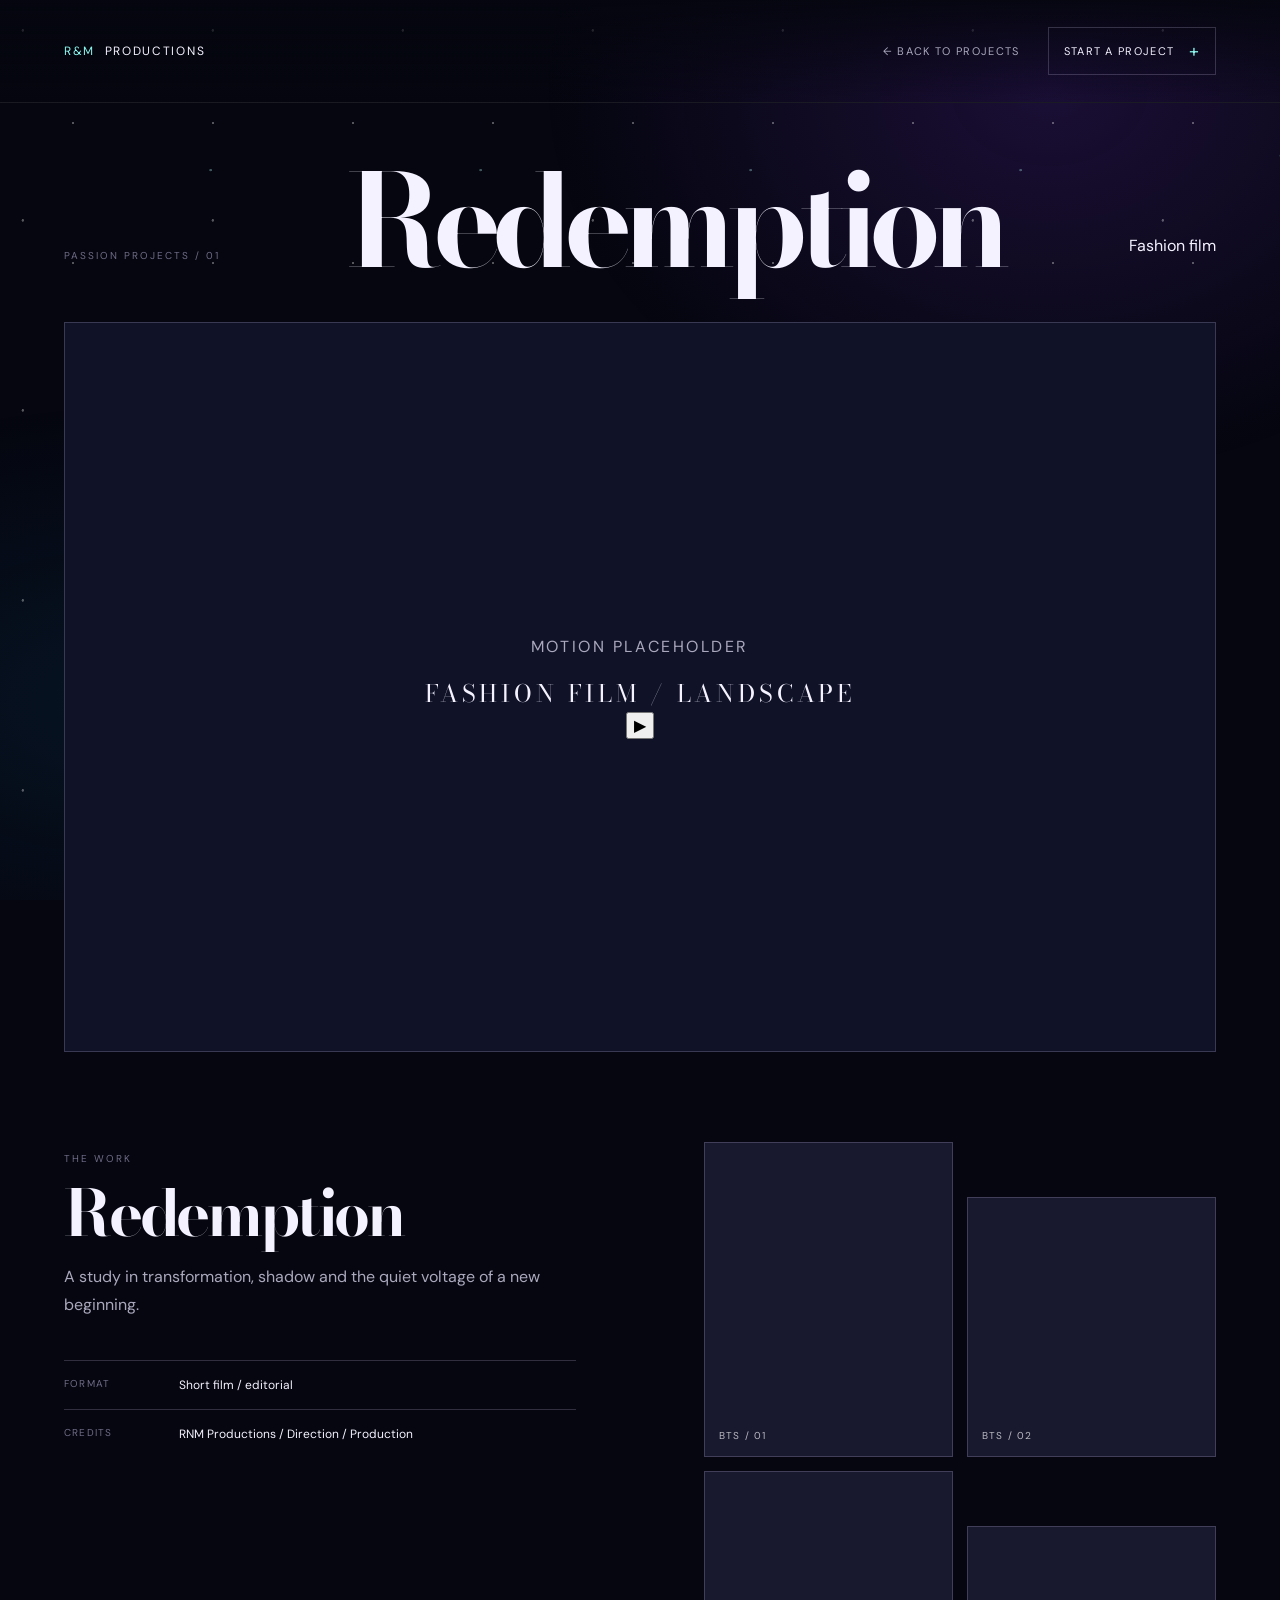
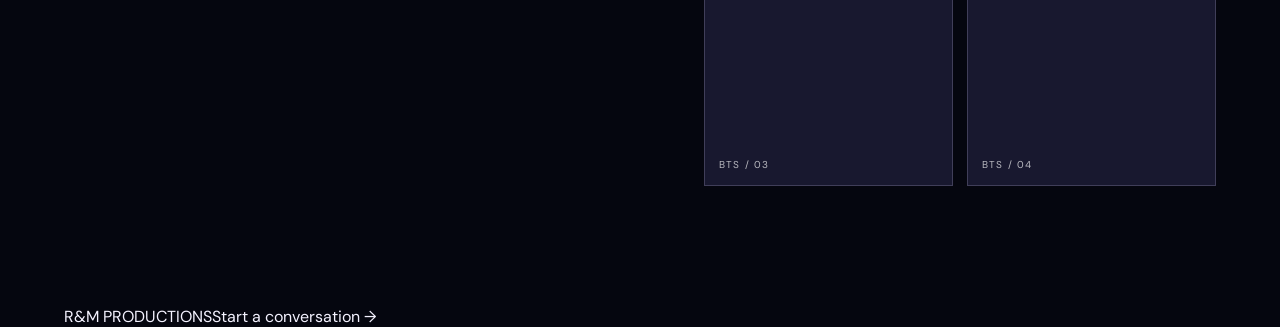
==== project.html @ f27c5e97 "Publish portfolio site" ====
<!doctype html>
<html lang="en">
  <head>
    <meta charset="utf-8" /><meta name="viewport" content="width=device-width, initial-scale=1" /><meta name="description" content="RNM Productions project detail." /><title>Project | RNM Productions</title>
    <link rel="preconnect" href="https://fonts.googleapis.com" /><link rel="preconnect" href="https://fonts.gstatic.com" crossorigin /><link href="https://fonts.googleapis.com/css2?family=Bodoni+Moda:opsz,wght@6..96,500;6..96,700;6..96,900&family=DM+Sans:wght@400;500;600&display=swap" rel="stylesheet" /><link rel="stylesheet" href="styles.css" />
  </head>
  <body class="project-page"><div class="starfield" aria-hidden="true"></div><header class="site-header"><a class="wordmark" href="index.html#intro"><span>R&amp;M</span> productions</a><a class="back-link" href="index.html#projects">&larr; Back to projects</a><a class="header-cta" href="index.html#contact">Start a project <span>+</span></a></header>
    <main class="project-detail section-shell" data-project-detail><div class="project-detail-head"><p class="eyebrow" data-project-category>Project / 00</p><h1 data-project-title>Project</h1><p data-project-type>Visual story</p></div><div class="project-video" data-project-poster><div class="video-placeholder"><span>Motion placeholder</span><strong data-project-video-label>VIDEO / LANDSCAPE</strong><button type="button" aria-label="Play video">&#9654;</button></div></div><div class="project-split"><div class="project-info"><p class="eyebrow">The work</p><h2 data-project-subtitle>Project title</h2><p data-project-description></p><dl><div><dt>Format</dt><dd data-project-format>Film / photography</dd></div><div><dt>Credits</dt><dd data-project-credits>RNM Productions / Direction / Production</dd></div></dl></div><div class="bts-gallery" aria-label="Behind the scenes gallery"><div class="bts-image bts-one">BTS / 01</div><div class="bts-image bts-two">BTS / 02</div><div class="bts-image bts-three">BTS / 03</div><div class="bts-image bts-four">BTS / 04</div></div></div></main>
    <footer class="detail-footer section-shell"><span>R&amp;M PRODUCTIONS</span><a href="index.html#contact">Start a conversation &rarr;</a></footer><script src="script.js"></script>
  </body>
</html>
---- styles.css ----
/* Final component overrides */
.intro-collage {
  position: absolute;
  inset: 0;
  opacity: 0;
  animation: collage-in 1.8s 1.2s forwards;
}
.intro-collage i {
  position: absolute;
  display: block;
  border: 1px solid rgba(255, 255, 255, 0.14);
}
.scroll-cue {
  position: absolute;
  bottom: 5vh;
  left: 0;
  display: flex;
  align-items: center;
  gap: 12px;
  color: var(--muted);
  font-size: 10px;
  letter-spacing: 0.15em;
  text-transform: uppercase;
}
.scroll-dot {
  width: 7px;
  height: 7px;
  border-radius: 50%;
  background: var(--cyan);
  box-shadow: 0 0 17px var(--cyan);
}
.about {
  min-height: 115vh;
  padding: 170px 0 100px;
  display: grid;
  grid-template-columns: 0.8fr 1.2fr;
  align-content: center;
  gap: 30px 9vw;
}
.section-heading {
  grid-column: 1;
}
.about-copy {
  grid-column: 2;
  max-width: 520px;
}
.about-copy p {
  color: var(--muted);
  line-height: 1.8;
}
.about-copy .lead {
  color: var(--ink);
  font: clamp(22px, 3vw, 34px) var(--display);
  line-height: 1.18;
}
.about-marquee {
  grid-column: 1 / -1;
  overflow: hidden;
  margin-top: 80px;
  transform: rotate(-2deg) scale(1.05);
}
.marquee-track {
  display: flex;
  width: max-content;
  gap: 14px;
  animation: marquee 36s linear infinite;
}
.about-marquee:hover .marquee-track {
  animation-play-state: paused;
}
.marquee-image {
  width: 245px;
  height: 170px;
  display: flex;
  align-items: end;
  padding: 15px;
  border: 1px solid var(--line);
  color: rgba(255, 255, 255, 0.75);
  font-size: 10px;
  letter-spacing: 0.14em;
  text-transform: uppercase;
}
.warp-transition {
  position: absolute;
  width: 60vw;
  height: 60vw;
  left: 50%;
  top: 42%;
  transform: translate(-50%, -50%);
  pointer-events: none;
  opacity: 0.38;
}
.warp-transition span {
  position: absolute;
  inset: 0;
  border: 1px solid rgba(140, 247, 239, 0.18);
  border-radius: 50%;
  animation: warp-ring 7s ease-in-out infinite;
}
.projects {
  padding: 160px 0 190px;
}
.projects-heading {
  display: flex;
  justify-content: space-between;
  align-items: end;
  margin-bottom: 85px;
}
.project-category {
  margin-bottom: 86px;
}
.category-heading {
  display: flex;
  align-items: center;
  gap: 18px;
  margin-bottom: 24px;
}
.category-heading h3 {
  font-size: 28px;
}
.category-controls {
  display: flex;
  gap: 8px;
  margin-left: auto;
}
.category-controls button {
  width: 36px;
  height: 36px;
  cursor: pointer;
  color: var(--cyan);
  border: 1px solid var(--line);
  background: transparent;
}
.project-rail {
  overflow: hidden;
  touch-action: pan-y;
}
.project-track {
  display: flex;
  gap: 16px;
  transition: transform 0.7s cubic-bezier(0.22, 0.8, 0.25, 1);
}
.project-card {
  position: relative;
  flex: 0 0 calc((100% - 48px) / 4);
  min-height: 310px;
  display: flex;
  flex-direction: column;
  justify-content: end;
  padding: 20px;
  overflow: hidden;
  border: 1px solid rgba(220, 216, 255, 0.24);
  isolation: isolate;
  transition:
    transform 0.45s,
    border-color 0.45s,
    box-shadow 0.45s;
  background: #17152f;
}
.project-card:hover {
  transform: translateY(-8px);
  border-color: var(--cyan);
  box-shadow:
    0 18px 45px rgba(79, 207, 219, 0.16),
    0 0 35px rgba(155, 124, 255, 0.2);
}
.card-label {
  font: 25px var(--display);
}
.project-card small {
  margin-top: 6px;
  color: var(--muted);
  font-size: 10px;
  letter-spacing: 0.12em;
  text-transform: uppercase;
}
.contact {
  min-height: 100vh;
  padding: 130px 0 30px;
  display: grid;
  grid-template-columns: 1fr 1fr;
  align-content: center;
  gap: 90px 10vw;
}
.contact-actions {
  z-index: 1;
}
.contact-link {
  display: grid;
  grid-template-columns: 42px 1fr auto;
  align-items: center;
  gap: 20px;
  padding: 24px 0;
  border-top: 1px solid var(--line);
}
.contact-link:last-child {
  border-bottom: 1px solid var(--line);
}
.contact-link small {
  display: block;
  margin-bottom: 7px;
  color: var(--dim);
  font-size: 10px;
  letter-spacing: 0.14em;
  text-transform: uppercase;
}
.project-detail {
  padding: 170px 0 120px;
}
.project-detail-head {
  display: flex;
  align-items: end;
  justify-content: space-between;
  margin-bottom: 50px;
}
.project-detail-head h1 {
  max-width: 65%;
  font-size: clamp(54px, 10vw, 140px);
  line-height: 0.8;
  letter-spacing: -0.07em;
}
.project-video {
  min-height: 57vw;
  max-height: 680px;
  position: relative;
  overflow: hidden;
  display: grid;
  place-items: center;
  border: 1px solid var(--line);
  background: #101228;
}
.project-video video {
  width: 100%;
  height: 100%;
  min-height: 57vw;
  max-height: 680px;
  object-fit: cover;
  opacity: 0.65;
}
.video-placeholder {
  position: absolute;
  text-align: center;
  color: var(--muted);
  pointer-events: none;
}
.video-placeholder span,
.video-placeholder strong {
  display: block;
  letter-spacing: 0.16em;
  text-transform: uppercase;
}
.video-placeholder strong {
  margin-top: 18px;
  color: var(--ink);
  font: 24px var(--display);
}
.project-split {
  display: grid;
  grid-template-columns: 1fr 1fr;
  gap: 10vw;
  padding-top: 90px;
}
.project-info h2 {
  margin: 20px 0;
  font-size: clamp(36px, 5vw, 68px);
}
.project-info > p:not(.eyebrow) {
  max-width: 500px;
  color: var(--muted);
  line-height: 1.8;
}
.project-info dl {
  margin-top: 40px;
}
.project-info dl div {
  display: flex;
  gap: 30px;
  padding: 16px 0;
  border-top: 1px solid var(--line);
}
.project-info dt {
  width: 85px;
  color: var(--dim);
  font-size: 10px;
  letter-spacing: 0.12em;
  text-transform: uppercase;
}
.project-info dd {
  margin: 0;
  font-size: 12px;
}
.bts-gallery {
  display: grid;
  grid-template-columns: 1fr 1fr;
  gap: 14px;
}
.bts-image {
  min-height: 260px;
  display: flex;
  align-items: end;
  padding: 14px;
  border: 1px solid var(--line);
  color: rgba(255, 255, 255, 0.7);
  font-size: 10px;
  letter-spacing: 0.12em;
  background: #18182f;
}
.bts-image:nth-child(even) {
  margin-top: 55px;
}
@keyframes warp-ring {
  0%,
  100% {
    transform: scale(0.8) rotate(0);
    opacity: 0.2;
  }
  50% {
    transform: scale(1.1) rotate(180deg);
    opacity: 0.7;
  }
}
@keyframes page-exit {
  to {
    opacity: 0;
    transform: scale(1.04);
    filter: blur(8px);
  }
}
.page-exit {
  animation: page-exit 0.24s ease-in forwards;
}
::view-transition-old(root) {
  animation: page-exit 0.28s ease-in both;
}
::view-transition-new(root) {
  animation: rise-in 0.42s ease-out both;
}
@media (max-width: 800px) {
  .about,
  .contact {
    display: flex;
    flex-direction: column;
    min-height: auto;
    padding: 130px 0 80px;
    gap: 50px;
  }
  .about-copy {
    max-width: none;
  }
  .projects {
    padding: 110px 0 130px;
  }
  .projects-heading {
    align-items: start;
    flex-direction: column;
    gap: 20px;
  }
  .project-card {
    flex-basis: 78%;
    min-height: 330px;
  }
  .project-detail {
    padding: 130px 0 80px;
  }
  .project-detail-head {
    display: block;
  }
  .project-detail-head h1 {
    max-width: none;
    margin: 25px 0;
    font-size: 68px;
  }
  .project-split {
    display: flex;
    flex-direction: column;
    gap: 55px;
    padding-top: 65px;
  }
  .bts-image {
    min-height: 200px;
  }
  footer {
    flex-wrap: wrap;
  }
}
.intro-collage i:nth-child(1) {
  width: 22vw;
  height: 30vh;
  left: 3%;
  top: 17%;
  background: linear-gradient(130deg, #391b73, #081a32);
  transform: rotate(9deg);
}
.intro-collage i:nth-child(2) {
  width: 18vw;
  height: 23vh;
  right: 4%;
  top: 14%;
  background: radial-gradient(circle, #6fe0ec, transparent 20%), #182553;
  transform: rotate(-13deg);
}
.intro-collage i:nth-child(3) {
  width: 16vw;
  height: 25vh;
  left: 12%;
  bottom: 11%;
  background: linear-gradient(150deg, #dc6eae, #111433);
  transform: rotate(-16deg);
}
.intro-collage i:nth-child(4) {
  width: 24vw;
  height: 30vh;
  right: 12%;
  bottom: 8%;
  background:
    radial-gradient(circle at 28% 32%, #f4d990, transparent 11%), #2a214c;
  transform: rotate(8deg);
}
.intro-collage i:nth-child(5) {
  width: 12vw;
  height: 18vh;
  left: 35%;
  top: 7%;
  background: radial-gradient(ellipse, #7954e7, transparent 35%), #080d21;
  transform: rotate(19deg);
}
.intro-collage i:nth-child(6) {
  width: 14vw;
  height: 19vh;
  right: 34%;
  bottom: 10%;
  background: radial-gradient(circle, #f287ba, transparent 18%), #1a173c;
  transform: rotate(-9deg);
}
@import url("https://fonts.googleapis.com/css2?family=Bodoni+Moda:opsz,wght@6..96,500;6..96,700;6..96,900&family=DM+Sans:wght@400;500;600&display=swap");

:root {
  --space: #05060f;
  --ink: #f4f2ff;
  --muted: #aaa8bd;
  --dim: #6f6c88;
  --line: rgba(224, 216, 255, 0.2);
  --cyan: #8cf7ef;
  --violet: #9b7cff;
  --pink: #ec75c7;
  --display: "Salega", "Bodoni Moda", Georgia, serif;
  --body: "DM Sans", sans-serif;
}
* {
  box-sizing: border-box;
}
html {
  scroll-behavior: smooth;
}
body {
  margin: 0;
  overflow-x: hidden;
  background: var(--space);
  color: var(--ink);
  font-family: var(--body);
}
body::before {
  content: "";
  position: fixed;
  inset: 0;
  pointer-events: none;
  z-index: -3;
  opacity: 0.32;
  background-image:
    radial-gradient(circle at 12% 16%, white 0 1px, transparent 1.5px),
    radial-gradient(circle at 78% 63%, #b9ffff 0 1px, transparent 1.5px),
    radial-gradient(circle at 52% 88%, white 0 1px, transparent 1px);
  background-size:
    190px 190px,
    270px 270px,
    140px 140px;
}
body::after {
  content: "";
  position: fixed;
  inset: 0;
  pointer-events: none;
  z-index: -4;
  background:
    radial-gradient(
      ellipse at 82% 10%,
      rgba(92, 43, 169, 0.25),
      transparent 34%
    ),
    radial-gradient(
      ellipse at 10% 78%,
      rgba(17, 101, 157, 0.14),
      transparent 30%
    );
}
a {
  color: inherit;
  text-decoration: none;
}
button {
  font: inherit;
}
.starfield {
  position: fixed;
  inset: 0;
  z-index: -2;
  pointer-events: none;
  background: linear-gradient(
      115deg,
      transparent 0 48%,
      rgba(138, 245, 239, 0.16) 49%,
      transparent 50%
    )
    no-repeat 100% 12% / 1px 130px;
  animation: star-drift 16s ease-in-out infinite;
}
.cursor-glow {
  position: fixed;
  z-index: 0;
  width: 280px;
  height: 280px;
  transform: translate(-50%, -50%);
  pointer-events: none;
  background: radial-gradient(
    circle,
    rgba(148, 104, 255, 0.12),
    transparent 68%
  );
}
.site-header {
  position: fixed;
  z-index: 20;
  top: 0;
  left: 0;
  width: 100%;
  display: flex;
  align-items: center;
  padding: 27px 5vw;
  border-bottom: 1px solid rgba(255, 255, 255, 0.08);
  background: linear-gradient(180deg, rgba(5, 6, 15, 0.9), transparent);
}
.wordmark {
  color: var(--ink);
  font-size: 12px;
  letter-spacing: 0.14em;
  text-transform: uppercase;
}
.wordmark span {
  color: var(--cyan);
  margin-right: 5px;
}
.main-nav {
  display: flex;
  gap: 32px;
  margin-left: auto;
  margin-right: 38px;
}
.main-nav a,
.header-cta,
.back-link {
  color: var(--muted);
  font-size: 11px;
  letter-spacing: 0.12em;
  text-transform: uppercase;
  transition:
    color 0.25s,
    text-shadow 0.25s;
}
.main-nav a:hover,
.main-nav a.active,
.back-link:hover {
  color: var(--cyan);
  text-shadow: 0 0 16px rgba(140, 247, 239, 0.65);
}
.header-cta {
  border: 1px solid var(--line);
  padding: 11px 15px;
  color: var(--ink);
}
.header-cta span {
  color: var(--cyan);
  font-size: 18px;
  margin-left: 10px;
  vertical-align: -2px;
}
.back-link {
  margin-left: auto;
  margin-right: 28px;
}
.menu-toggle {
  display: none;
  border: 0;
  background: transparent;
}
.section-shell {
  position: relative;
  width: min(1200px, 90vw);
  margin: auto;
}
.eyebrow {
  color: var(--dim);
  font: 10px var(--body);
  letter-spacing: 0.2em;
  text-transform: uppercase;
}
h1,
h2,
h3 {
  margin: 0;
  font-family: var(--display);
  font-weight: 700;
}
h2 {
  font-size: clamp(48px, 7vw, 92px);
  line-height: 0.9;
  letter-spacing: -0.05em;
}
h2 em {
  color: var(--cyan);
  font-style: normal;
}
.hero {
  min-height: 100vh;
  display: grid;
  place-items: center;
  overflow: hidden;
}
.hero-composition {
  position: relative;
  z-index: 3;
  text-align: center;
  padding-top: 70px;
}
.intro-kicker {
  animation: rise-in 0.9s 0.1s both;
}
.hero-title {
  display: flex;
  flex-direction: column;
  margin: 24px 0 25px;
  color: var(--ink);
  font-family: var(--display);
  font-size: clamp(56px, 11vw, 160px);
  line-height: 0.78;
  letter-spacing: -0.08em;
  text-shadow: 0 0 50px rgba(202, 142, 255, 0.16);
}
.hero-title span:first-child {
  color: var(--cyan);
  animation: title-in 0.9s 0.35s both;
}
.hero-title span:last-child {
  animation: title-in 0.9s 0.55s both;
}
.hero-tagline {
  margin: 0;
  color: var(--ink);
  font: clamp(15px, 2vw, 21px) var(--display);
  letter-spacing: 0.02em;
  animation: rise-in 0.9s 0.8s both;
}
.hero-disciplines {
  margin-top: 20px;
  color: var(--muted);
  font-size: 10px;
  letter-spacing: 0.24em;
  text-transform: uppercase;
  animation: rise-in 0.9s 1s both;
}
.intro-collage {
  position: absolute;
  inset: 0;
  opacity: 0;
  animation: collage-in 1.8s 1.2s forwards;
}
.intro-collage::after {
  content: "";
  position: absolute;
  inset: 10% 18%;
  border: 1px solid rgba(140, 247, 239, 0.16);
  transform: rotate(-8deg);
  box-shadow: 0 0 90px rgba(123, 72, 223, 0.2);
}
.intro-collage i {
  position: absolute;
  display: block;
  border: 1px solid rgba(255, 255, 255, 0.14);
  background-size: cover;
  background-position: center;
  background-repeat: no-repeat;
  background-blend-mode: screen;
  filter: saturate(0.9);
  animation: float-tile 11s ease-in-out infinite alternate;
}
.intro-collage i:nth-child(1) {
  width: 22vw;
  height: 30vh;
  left: 3%;
  top: 17%;
  background-image: url("<DSC05583 class="JPG">
 …
 <element class="intro-collage">
 …
 <i :nth-child>

Selector Specificity: (0, 3, 2)");
  transform: rotate(9deg);
}
.intro-collage i:nth-child(2) {
  width: 18vw;
  height: 23vh;
  right: 4%;
  top: 14%;
  background-image: url("images/collage-2.jpg");
  transform: rotate(-13deg);
  animation-delay: -3s;
}
.intro-collage i:nth-child(3) {
  width: 16vw;
  height: 25vh;
  left: 12%;
  bottom: 11%;
  background-image: url("images/collage-3.jpg");
  transform: rotate(-16deg);
  animation-delay: -5s;
}
.intro-collage i:nth-child(4) {
  width: 24vw;
  height: 30vh;
  right: 12%;
  bottom: 8%;
  background-image: url("images/collage-4.jpg");
  transform: rotate(8deg);
  animation-delay: -7s;
}
.intro-collage i:nth-child(5) {
  width: 12vw;
  height: 18vh;
  left: 35%;
  top: 7%;
  background-image: url("images/collage-5.jpg");
  transform: rotate(19deg);
}
.intro-collage i:nth-child(6) {
  width: 14vw;
  height: 19vh;
  right: 34%;
  bottom: 10%;
  background-image: url("images/collage-6.jpg");
  transform: rotate(-9deg);
}
.scroll-cue {
  position: absolute;
  bottom: 5vh;
  left: 0;
  display: flex;
  align-items: center;
  gap: 12px;
  color: var(--muted);
  font-size: 10px;
  letter-spacing: 0.15em;
  text-transform: uppercase;
  animation: cue-pulse 2s ease-in-out infinite;
}
.scroll-dot {
  width: 7px;
  height: 7px;
  border-radius: 50%;
  background: var(--cyan);
  box-shadow: 0 0 17px var(--cyan);
}
.scroll-arrow {
  color: var(--cyan);
  font-size: 20px;
}
.about {
  min-height: 115vh;
  padding: 170px 0 100px;
  display: grid;
  grid-template-columns: 0.8fr 1.2fr;
  align-content: center;
  gap: 30px 9vw;
}
.section-heading {
  grid-column: 1;
}
.about-copy {
  grid-column: 2;
  max-width: 520px;
}
.about-copy p {
  color: var(--muted);
  line-height: 1.8;
}
.about-copy .lead {
  color: var(--ink);
  font: clamp(22px, 3vw, 34px) var(--display);
  line-height: 1.18;
}
.work-areas {
  display: grid;
  gap: 12px;
  margin-top: 35px;
  color: var(--cyan);
  font-size: 11px;
  letter-spacing: 0.1em;
  text-transform: uppercase;
}
.about-marquee {
  grid-column: 1 / -1;
  overflow: hidden;
  margin-top: 80px;
  transform: rotate(-2deg) scale(1.05);
}
.marquee-track {
  display: flex;
  width: max-content;
  gap: 14px;
  animation: marquee 36s linear infinite;
}
.about-marquee:hover .marquee-track {
  animation-play-state: paused;
}
.marquee-image {
  width: 245px;
  height: 170px;
  display: flex;
  align-items: end;
  padding: 15px;
  border: 1px solid var(--line);
  color: rgba(255, 255, 255, 0.75);
  font: 10px var(--body);
  letter-spacing: 0.14em;
  text-transform: uppercase;
  background: #17142e;
  background-size: cover;
  background-position: center;
  background-repeat: no-repeat;
}
.scene-one {
  background-image: url("images/bts-1.jpg");
}
.scene-two {
  background-image: url("images/bts-2.jpg");
}
.scene-three {
  background-image: url("images/bts-3.jpg");
}
.scene-four {
  background-image: url("images/bts-4.jpg");
}
.scene-five {
  background-image: url("images/bts-5.jpg");
}
.projects {
  padding: 160px 0 190px;
}
.projects-heading {
  display: flex;
  justify-content: space-between;
  align-items: end;
  margin-bottom: 85px;
}
.projects-heading > p {
  color: var(--muted);
  text-align: right;
  line-height: 1.7;
}
.project-category {
  margin-bottom: 86px;
}
.category-heading {
  display: flex;
  align-items: center;
  gap: 18px;
  margin-bottom: 24px;
}
.category-heading h3 {
  font-size: 28px;
}
.category-heading > span {
  color: var(--dim);
  font-size: 10px;
  letter-spacing: 0.14em;
  text-transform: uppercase;
}
.category-controls {
  display: flex;
  gap: 8px;
  margin-left: auto;
}
.category-controls button {
  width: 36px;
  height: 36px;
  cursor: pointer;
  color: var(--cyan);
  border: 1px solid var(--line);
  background: transparent;
  transition: 0.25s;
}
.category-controls button:hover {
  color: var(--space);
  background: var(--cyan);
}
.project-rail {
  overflow: hidden;
  touch-action: pan-y;
}
.project-track {
  display: flex;
  gap: 16px;
  transition: transform 0.7s cubic-bezier(0.22, 0.8, 0.25, 1);
}
.project-card {
  position: relative;
  flex: 0 0 calc((100% - 48px) / 4);
  min-height: 310px;
  display: flex;
  flex-direction: column;
  justify-content: end;
  padding: 20px;
  overflow: hidden;
  border: 1px solid rgba(220, 216, 255, 0.24);
  isolation: isolate;
  transition:
    transform 0.45s,
    border-color 0.45s,
    box-shadow 0.45s;
  background: #17152f;
  background-size: cover;
  background-position: center;
  background-repeat: no-repeat;
}
.project-card::before {
  content: "";
  position: absolute;
  z-index: -1;
  inset: 0;
  background: linear-gradient(180deg, transparent 25%, rgba(5, 6, 15, 0.88));
}
.project-card:hover {
  transform: translateY(-8px);
  border-color: var(--cyan);
  box-shadow:
    0 18px 45px rgba(79, 207, 219, 0.16),
    0 0 35px rgba(155, 124, 255, 0.2);
}
.card-index {
  position: absolute;
  top: 16px;
  left: 17px;
  color: var(--cyan);
  font-size: 10px;
  letter-spacing: 0.12em;
}
.card-label {
  font: 25px var(--display);
}
.project-card small {
  margin-top: 6px;
  color: var(--muted);
  font-size: 10px;
  letter-spacing: 0.12em;
  text-transform: uppercase;
}
.card-a {
  background-image: url("images/redemption-thumb.jpg");
}
.card-b {
  background-image: url("images/nocturnal-thumb.jpg");
}
.card-c {
  background-image: url("images/blossom-thumb.jpg");
}
.card-d {
  background-image: url("images/vijay-creates-thumb.jpg");
}
.card-e {
  background-image: url("images/sara-khan-thumb.jpg");
}
.card-f {
  background-image: url("images/gym-wale-bhaiya-thumb.jpg");
}
.card-g {
  background-image: url("images/daood-khan-thumb.jpg");
}
.card-h {
  background-image: url("images/manvi-thumb.jpg");
}
.card-i {
  background-image: url("images/floo-thumb.jpg");
}
.card-j {
  background-image: url("images/socialite-seven-thumb.jpg");
}
.card-k {
  background-image: url("images/bhooka-bangali-thumb.jpg");
}
.card-l {
  background-image: url("images/navrang-saree-house-thumb.jpg");
}
.card-m {
  background-image: url("images/real-estate-thumb.jpg");
}
.card-n {
  background-image: url("images/hospitality-thumb.jpg");
}
.card-o {
  background-image: url("images/retail-and-stores-thumb.jpg");
}
.card-p {
  background-image: url("images/podcast-work-thumb.jpg");
}
.contact {
  min-height: 100vh;
  padding: 130px 0 30px;
  display: grid;
  grid-template-columns: 1fr 1fr;
  align-content: center;
  gap: 90px 10vw;
}
.contact-orbit {
  position: absolute;
  width: 500px;
  height: 500px;
  right: -18%;
  border: 1px solid rgba(140, 247, 239, 0.18);
  border-radius: 50%;
  box-shadow:
    0 0 100px rgba(126, 70, 210, 0.16),
    inset 0 0 80px rgba(126, 70, 210, 0.12);
}
.contact-heading > p:last-child {
  max-width: 360px;
  color: var(--muted);
  line-height: 1.7;
  margin-top: 30px;
}
.contact-actions {
  z-index: 1;
}
.contact-link {
  display: grid;
  grid-template-columns: 42px 1fr auto;
  align-items: center;
  gap: 20px;
  padding: 24px 0;
  border-top: 1px solid var(--line);
  transition: color 0.25s;
}
.contact-link:last-child {
  border-bottom: 1px solid var(--line);
}
.contact-link:hover {
  color: var(--cyan);
}
.contact-icon {
  color: var(--cyan);
  font-size: 22px;
}
.contact-link small {
  display: block;
  margin-bottom: 7px;
  color: var(--dim);
  font-size: 10px;
  letter-spacing: 0.14em;
  text-transform: uppercase;
}
footer {
  grid-column: 1 / -1;
  display: flex;
  justify-content: space-between;
  gap: 20px;
  padding-top: 25px;
  border-top: 1px solid var(--line);
  color: var(--dim);
  font-size: 10px;
  letter-spacing: 0.1em;
  text-transform: uppercase;
}
.project-detail {
  padding: 170px 0 120px;
}
.project-detail-head {
  display: flex;
  align-items: end;
  justify-content: space-between;
  margin-bottom: 50px;
}
.project-detail-head h1 {
  max-width: 65%;
  font-size: clamp(54px, 10vw, 140px);
  line-height: 0.8;
  letter-spacing: -0.07em;
}
.project-detail-head > p:last-child {
  color: var(--cyan);
  font-size: 11px;
  letter-spacing: 0.15em;
  text-transform: uppercase;
}
.project-video {
  min-height: 57vw;
  max-height: 680px;
  display: grid;
  place-items: center;
  border: 1px solid var(--line);
  background:
    radial-gradient(
      circle at 56% 42%,
      rgba(216, 125, 255, 0.35),
      transparent 13%
    ),
    radial-gradient(
      ellipse at 30% 70%,
      rgba(45, 160, 210, 0.18),
      transparent 30%
    ),
    #101228;
}
.video-placeholder {
  text-align: center;
  color: var(--muted);
}
.video-placeholder span,
.video-placeholder strong {
  display: block;
  letter-spacing: 0.16em;
  text-transform: uppercase;
}
.video-placeholder strong {
  margin: 18px 0;
  color: var(--ink);
  font: 24px var(--display);
}
.video-placeholder button {
  width: 52px;
  height: 52px;
  border: 1px solid var(--cyan);
  border-radius: 50%;
  color: var(--cyan);
  background: transparent;
}
.project-split {
  display: grid;
  grid-template-columns: 1fr 1fr;
  gap: 10vw;
  padding-top: 90px;
}
.project-info h2 {
  margin: 20px 0;
  font-size: clamp(36px, 5vw, 68px);
}
.project-info > p:not(.eyebrow) {
  max-width: 500px;
  color: var(--muted);
  line-height: 1.8;
}
.project-info dl {
  margin-top: 40px;
}
.project-info dl div {
  display: flex;
  gap: 30px;
  padding: 16px 0;
  border-top: 1px solid var(--line);
}
.project-info dt {
  width: 85px;
  color: var(--dim);
  font-size: 10px;
  letter-spacing: 0.12em;
  text-transform: uppercase;
}
.project-info dd {
  margin: 0;
  font-size: 12px;
}
.bts-gallery {
  display: grid;
  grid-template-columns: 1fr 1fr;
  gap: 14px;
}
.bts-image {
  min-height: 260px;
  display: flex;
  align-items: end;
  padding: 14px;
  border: 1px solid var(--line);
  color: rgba(255, 255, 255, 0.7);
  font-size: 10px;
  letter-spacing: 0.12em;
  background: #18182f;
  background-size: cover;
  background-position: center;
  background-repeat: no-repeat;
}
.bts-image:nth-child(even) {
  margin-top: 55px;
}
.bts-one {
  background-image: url("images/bts-one.jpg");
}
.bts-two {
  background-image: url("images/bts-two.jpg");
}
.bts-three {
  background-image: url("images/bts-three.jpg");
}
.bts-four {
  background-image: url("images/bts-four.jpg");
}
.detail-footer {
  display: flex;
  justify-content: space-between;
  padding-bottom: 35px;
  color: var(--dim);
  font-size: 10px;
  letter-spacing: 0.12em;
  text-transform: uppercase;
}
.detail-footer a {
  color: var(--cyan);
}
.reveal {
  opacity: 0;
  transform: translateY(35px);
  transition:
    opacity 0.9s ease,
    transform 0.9s ease;
}
.reveal.visible {
  opacity: 1;
  transform: none;
}
@keyframes rise-in {
  from {
    opacity: 0;
    transform: translateY(24px);
  }
  to {
    opacity: 1;
    transform: none;
  }
}
@keyframes title-in {
  from {
    opacity: 0;
    transform: translateY(60px) skewY(5deg);
  }
  to {
    opacity: 1;
    transform: none;
  }
}
@keyframes collage-in {
  from {
    opacity: 0;
    transform: scale(0.84) rotate(4deg);
  }
  to {
    opacity: 0.7;
    transform: none;
  }
}
@keyframes float-tile {
  to {
    transform: translateY(-15px) rotate(3deg);
  }
}
@keyframes cue-pulse {
  50% {
    opacity: 0.55;
  }
}
@keyframes marquee {
  to {
    transform: translateX(calc(-50% - 7px));
  }
}
@keyframes star-drift {
  50% {
    background-position: 85% 18%;
  }
}
@media (max-width: 800px) {
  .site-header {
    padding: 21px 5vw;
  }
  .header-cta {
    display: none;
  }
  .menu-toggle {
    display: flex;
    flex-direction: column;
    gap: 6px;
    margin-left: auto;
  }
  .menu-toggle span {
    width: 24px;
    height: 1px;
    background: var(--cyan);
  }
  .main-nav {
    position: absolute;
    top: 65px;
    right: 5vw;
    display: none;
    flex-direction: column;
    gap: 20px;
    padding: 22px;
    background: rgba(5, 6, 15, 0.96);
    border: 1px solid var(--line);
  }
  .main-nav.open {
    display: flex;
  }
  .hero {
    min-height: 100svh;
  }
  .hero-title {
    font-size: clamp(52px, 16vw, 100px);
  }
  .intro-collage i:nth-child(1),
  .intro-collage i:nth-child(4) {
    width: 38vw;
  }
  .intro-collage i:nth-child(2),
  .intro-collage i:nth-child(3) {
    width: 30vw;
  }
  .about {
    display: flex;
    flex-direction: column;
    min-height: auto;
    padding: 130px 0 80px;
    gap: 24px;
  }
  .about-copy {
    max-width: none;
  }
  .about-marquee {
    margin-top: 55px;
  }
  .projects {
    padding: 110px 0 130px;
  }
  .projects-heading {
    align-items: start;
    flex-direction: column;
    gap: 20px;
    margin-bottom: 60px;
  }
  .projects-heading > p {
    text-align: left;
  }
  .project-card {
    flex-basis: 78%;
    min-height: 330px;
  }
  .category-heading {
    flex-wrap: wrap;
  }
  .category-heading h3 {
    font-size: 24px;
  }
  .category-heading > span {
    width: 100%;
  }
  .category-controls {
    margin-left: auto;
    margin-top: -40px;
  }
  .contact {
    display: flex;
    flex-direction: column;
    min-height: auto;
    padding: 130px 0 30px;
    gap: 50px;
  }
  .contact-orbit {
    width: 300px;
    height: 300px;
    right: -30%;
    top: 20%;
  }
  .contact-heading h2 {
    font-size: 55px;
  }
  .contact-link {
    grid-template-columns: 30px 1fr auto;
    gap: 12px;
  }
  .contact-link small {
    font-size: 8px;
  }
  footer {
    flex-wrap: wrap;
    line-height: 1.7;
  }
  .project-detail {
    padding: 130px 0 80px;
  }
  .project-detail-head {
    display: block;
  }
  .project-detail-head h1 {
    max-width: none;
    margin: 25px 0;
    font-size: 68px;
  }
  .project-detail-head > p:last-child {
    margin-left: 3px;
  }
  .project-video {
    min-height: 58vw;
  }
  .project-split {
    display: flex;
    flex-direction: column;
    gap: 55px;
    padding-top: 65px;
  }
  .bts-image {
    min-height: 200px;
  }
  .bts-image:nth-child(even) {
    margin-top: 35px;
  }
  .detail-footer {
    padding-bottom: 25px;
  }
}
@media (prefers-reduced-motion: reduce) {
  *,
  *::before,
  *::after {
    animation-duration: 0.01ms !important;
    transition-duration: 0.01ms !important;
    scroll-behavior: auto !important;
  }
}
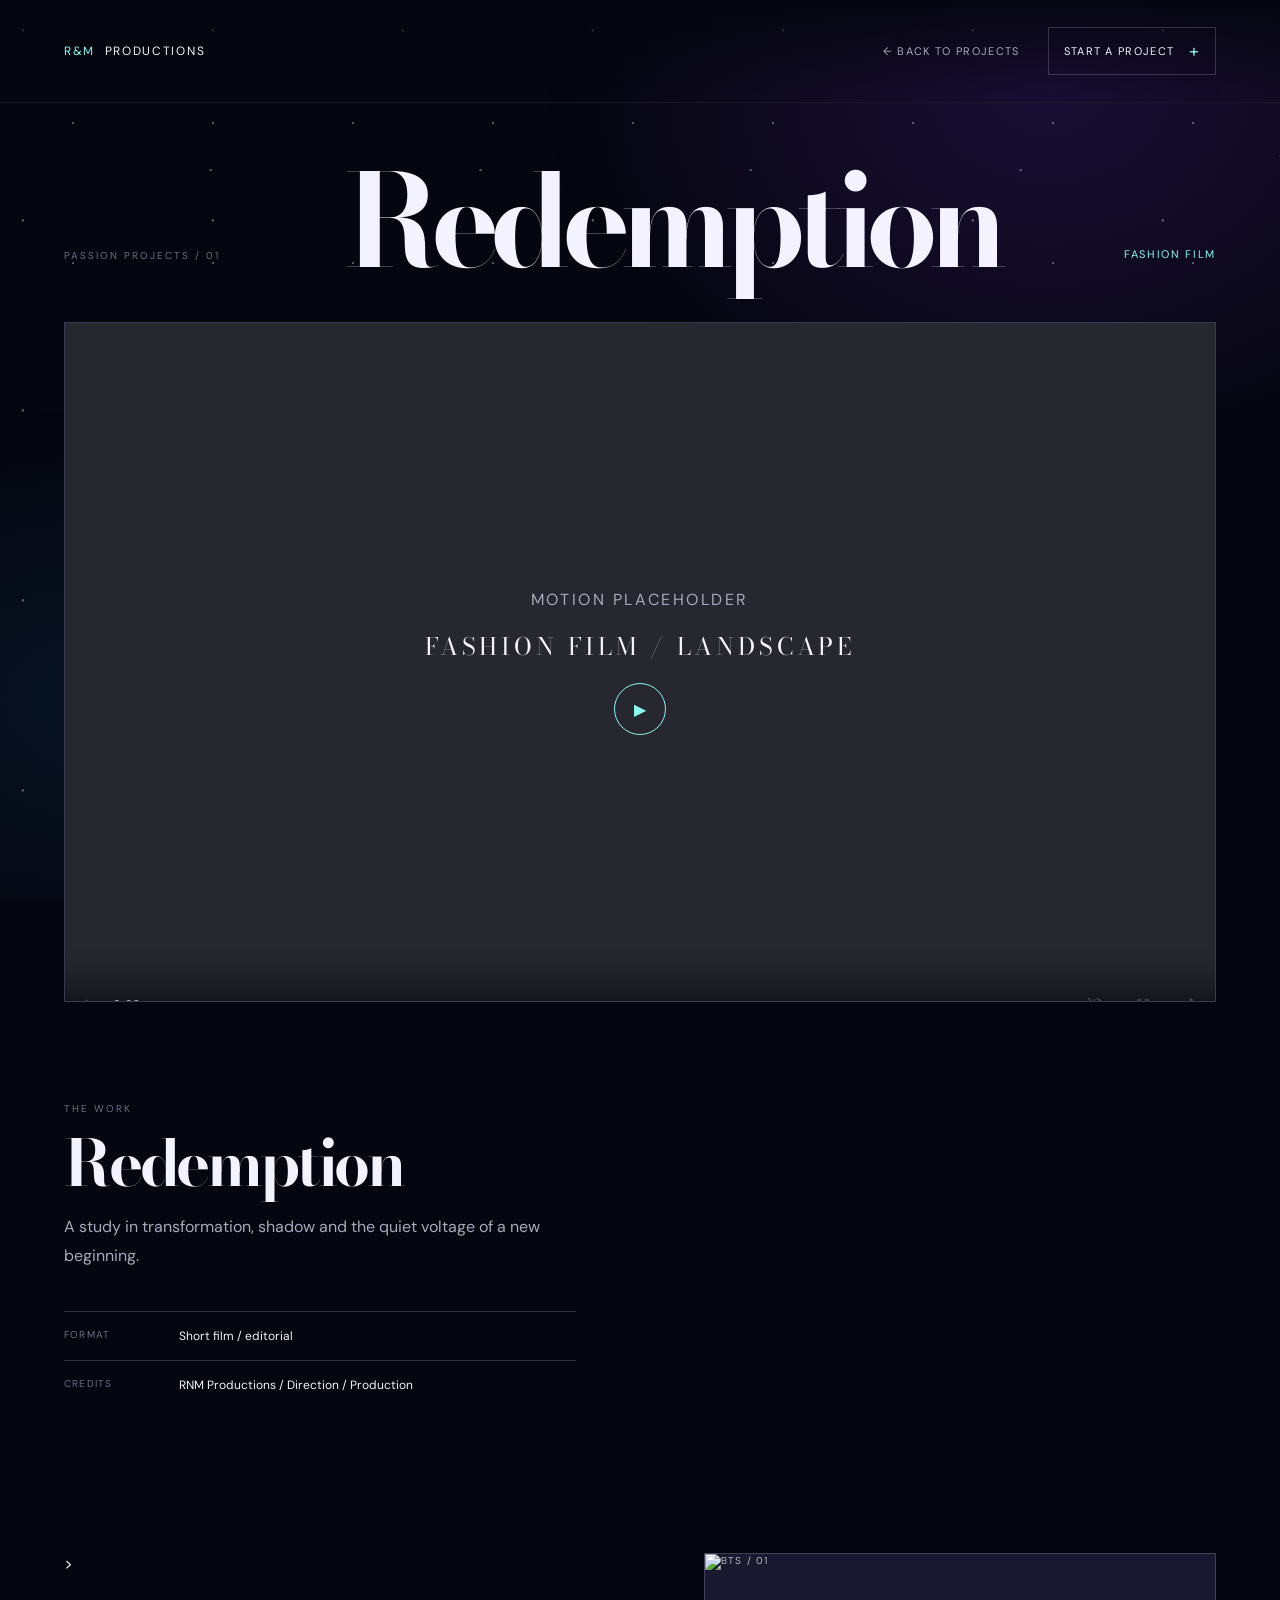
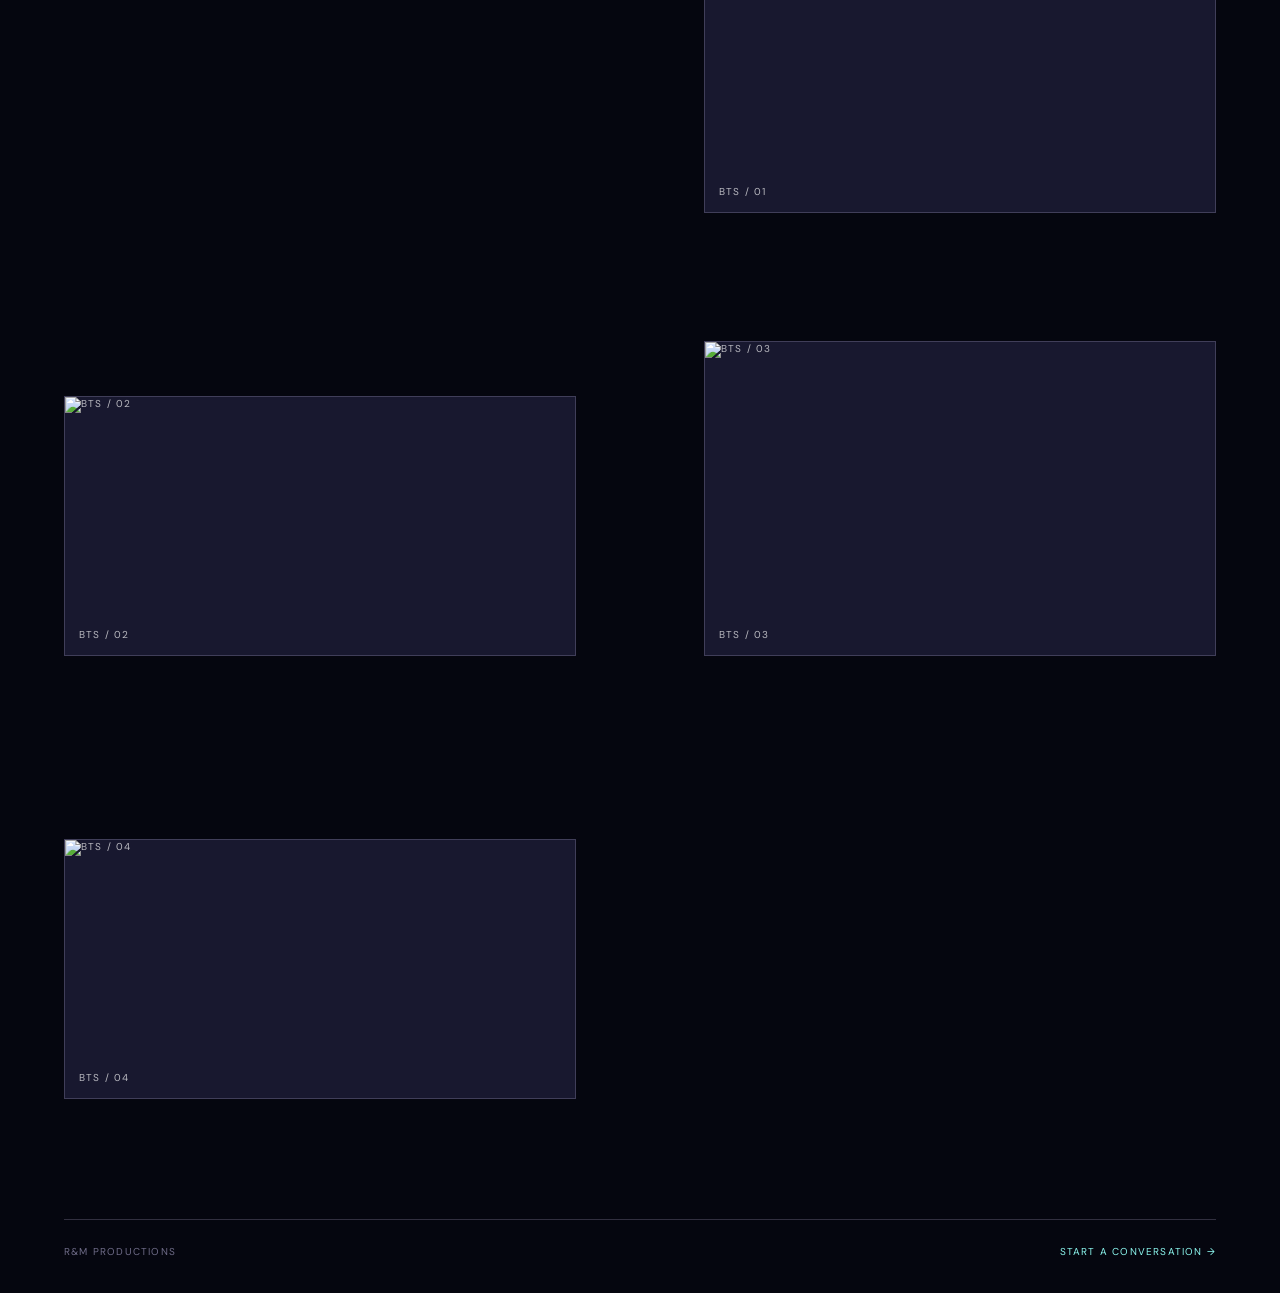
==== commit 50a73c9e: "Deploy updated portfolio" ====
--- a/project.html
+++ b/project.html
@@ -5,7 +5,7 @@
     <link rel="preconnect" href="https://fonts.googleapis.com" /><link rel="preconnect" href="https://fonts.gstatic.com" crossorigin /><link href="https://fonts.googleapis.com/css2?family=Bodoni+Moda:opsz,wght@6..96,500;6..96,700;6..96,900&family=DM+Sans:wght@400;500;600&display=swap" rel="stylesheet" /><link rel="stylesheet" href="styles.css" />
   </head>
   <body class="project-page"><div class="starfield" aria-hidden="true"></div><header class="site-header"><a class="wordmark" href="index.html#intro"><span>R&amp;M</span> productions</a><a class="back-link" href="index.html#projects">&larr; Back to projects</a><a class="header-cta" href="index.html#contact">Start a project <span>+</span></a></header>
-    <main class="project-detail section-shell" data-project-detail><div class="project-detail-head"><p class="eyebrow" data-project-category>Project / 00</p><h1 data-project-title>Project</h1><p data-project-type>Visual story</p></div><div class="project-video" data-project-poster><div class="video-placeholder"><span>Motion placeholder</span><strong data-project-video-label>VIDEO / LANDSCAPE</strong><button type="button" aria-label="Play video">&#9654;</button></div></div><div class="project-split"><div class="project-info"><p class="eyebrow">The work</p><h2 data-project-subtitle>Project title</h2><p data-project-description></p><dl><div><dt>Format</dt><dd data-project-format>Film / photography</dd></div><div><dt>Credits</dt><dd data-project-credits>RNM Productions / Direction / Production</dd></div></dl></div><div class="bts-gallery" aria-label="Behind the scenes gallery"><div class="bts-image bts-one">BTS / 01</div><div class="bts-image bts-two">BTS / 02</div><div class="bts-image bts-three">BTS / 03</div><div class="bts-image bts-four">BTS / 04</div></div></div></main>
+    <main class="project-detail section-shell" data-project-detail><div class="project-detail-head"><p class="eyebrow" data-project-category>Project / 00</p><h1 data-project-title>Project</h1><p data-project-type>Visual story</p></div><div class="project-video media-slot" data-project-media data-media-src="" data-media-alt="Project hero media"><div class="video-placeholder"><span>Motion placeholder</span><strong data-project-video-label>VIDEO / LANDSCAPE</strong><button type="button" aria-label="Play video">&#9654;</button></div></div><div class="project-split"><div class="project-info"><p class="eyebrow">The work</p><h2 data-project-subtitle>Project title</h2><p data-project-description></p><dl><div><dt>Format</dt><dd data-project-format>Film / photography</dd></div><div><dt>Credits</dt><dd data-project-credits>RNM Productions / Direction / Production</dd></div></dl></div><div class="<div class="bts-gallery" aria-label="Behind the scenes gallery" data-bts-section></div>><div class="media-slot bts-image" data-media-src="images/bts-one.jpg" data-media-alt="BTS / 01"><span>BTS / 01</span></div><div class="media-slot bts-image" data-media-src="images/bts-two.jpg" data-media-alt="BTS / 02"><span>BTS / 02</span></div><div class="media-slot bts-image" data-media-src="images/bts-three.jpg" data-media-alt="BTS / 03"><span>BTS / 03</span></div><div class="media-slot bts-image" data-media-src="images/bts-four.jpg" data-media-alt="BTS / 04"><span>BTS / 04</span></div></div></div></main>
     <footer class="detail-footer section-shell"><span>R&amp;M PRODUCTIONS</span><a href="index.html#contact">Start a conversation &rarr;</a></footer><script src="script.js"></script>
   </body>
 </html>
--- a/styles.css
+++ b/styles.css
@@ -697,13 +697,7 @@
   height: 30vh;
   left: 3%;
   top: 17%;
-  background-image: url("<DSC05583 class="JPG">
- …
- <element class="intro-collage">
- …
- <i :nth-child>
-
-Selector Specificity: (0, 3, 2)");
+  background-image: url("images/collage-1.JPG");
   transform: rotate(9deg);
 }
 .intro-collage i:nth-child(2) {
@@ -836,21 +830,6 @@
   background-size: cover;
   background-position: center;
   background-repeat: no-repeat;
-}
-.scene-one {
-  background-image: url("images/bts-1.jpg");
-}
-.scene-two {
-  background-image: url("images/bts-2.jpg");
-}
-.scene-three {
-  background-image: url("images/bts-3.jpg");
-}
-.scene-four {
-  background-image: url("images/bts-4.jpg");
-}
-.scene-five {
-  background-image: url("images/bts-5.jpg");
 }
 .projects {
   padding: 160px 0 190px;
@@ -1439,4 +1418,95 @@
     transition-duration: 0.01ms !important;
     scroll-behavior: auto !important;
   }
+}
+
+/* Shared media behavior: every slot keeps its layout box while media fills it. */
+.media-slot {
+  position: relative;
+  overflow: hidden;
+  isolation: isolate;
+}
+.media-slot > img,
+.media-slot > video {
+  position: absolute;
+  inset: 0;
+  z-index: -1;
+  display: block;
+  width: 100%;
+  height: 100%;
+  max-width: none;
+  object-fit: cover;
+  object-position: center;
+}
+.media-slot > video {
+  pointer-events: none;
+}
+.media-slot > span {
+  position: relative;
+  z-index: 1;
+}
+.collage-tile {
+  position: absolute;
+  display: block;
+  border: 1px solid rgba(255, 255, 255, 0.14);
+  background: #17142e;
+  background-size: cover;
+  background-position: center;
+  background-repeat: no-repeat;
+  filter: saturate(0.9);
+  animation: float-tile 11s ease-in-out infinite alternate;
+}
+.collage-tile:nth-child(1) { width: 22vw; height: 30vh; left: 3%; top: 17%; transform: rotate(9deg); }
+.collage-tile:nth-child(2) { width: 18vw; height: 23vh; right: 4%; top: 14%; transform: rotate(-13deg); animation-delay: -3s; }
+.collage-tile:nth-child(3) { width: 16vw; height: 25vh; left: 12%; bottom: 11%; transform: rotate(-16deg); animation-delay: -5s; }
+.collage-tile:nth-child(4) { width: 24vw; height: 30vh; right: 12%; bottom: 8%; transform: rotate(8deg); animation-delay: -7s; }
+.collage-tile:nth-child(5) { width: 12vw; height: 18vh; left: 35%; top: 7%; transform: rotate(19deg); }
+.collage-tile:nth-child(6) { width: 14vw; height: 19vh; right: 34%; bottom: 10%; transform: rotate(-9deg); }
+.project-card > .card-media {
+  position: absolute;
+  inset: 0;
+  z-index: -2;
+}
+.project-card > .card-media::after {
+  content: "";
+  position: absolute;
+  inset: 0;
+  z-index: 1;
+  background: linear-gradient(180deg, transparent 25%, rgba(5, 6, 15, 0.88));
+}
+.project-card > .card-media > img,
+.project-card > .card-media > video {
+  z-index: 0;
+}
+.project-card > .card-index,
+.project-card > .card-label,
+.project-card > small {
+  position: relative;
+  z-index: 2;
+}
+.project-video {
+  min-height: clamp(300px, 57vw, 680px);
+  height: min(57vw, 680px);
+}
+.project-video > img,
+.project-video > video {
+  z-index: 0;
+  opacity: 0.65;
+}
+.project-video:has(> img),
+.project-video:has(> video) {
+  background: #101228;
+}
+.bts-image {
+  min-height: 260px;
+}
+@media (max-width: 800px) {
+  .collage-tile:nth-child(1),
+  .collage-tile:nth-child(4) { width: 38vw; }
+  .collage-tile:nth-child(2),
+  .collage-tile:nth-child(3) { width: 30vw; }
+  .project-video {
+    height: 58vw;
+    min-height: 230px;
+  }
 }
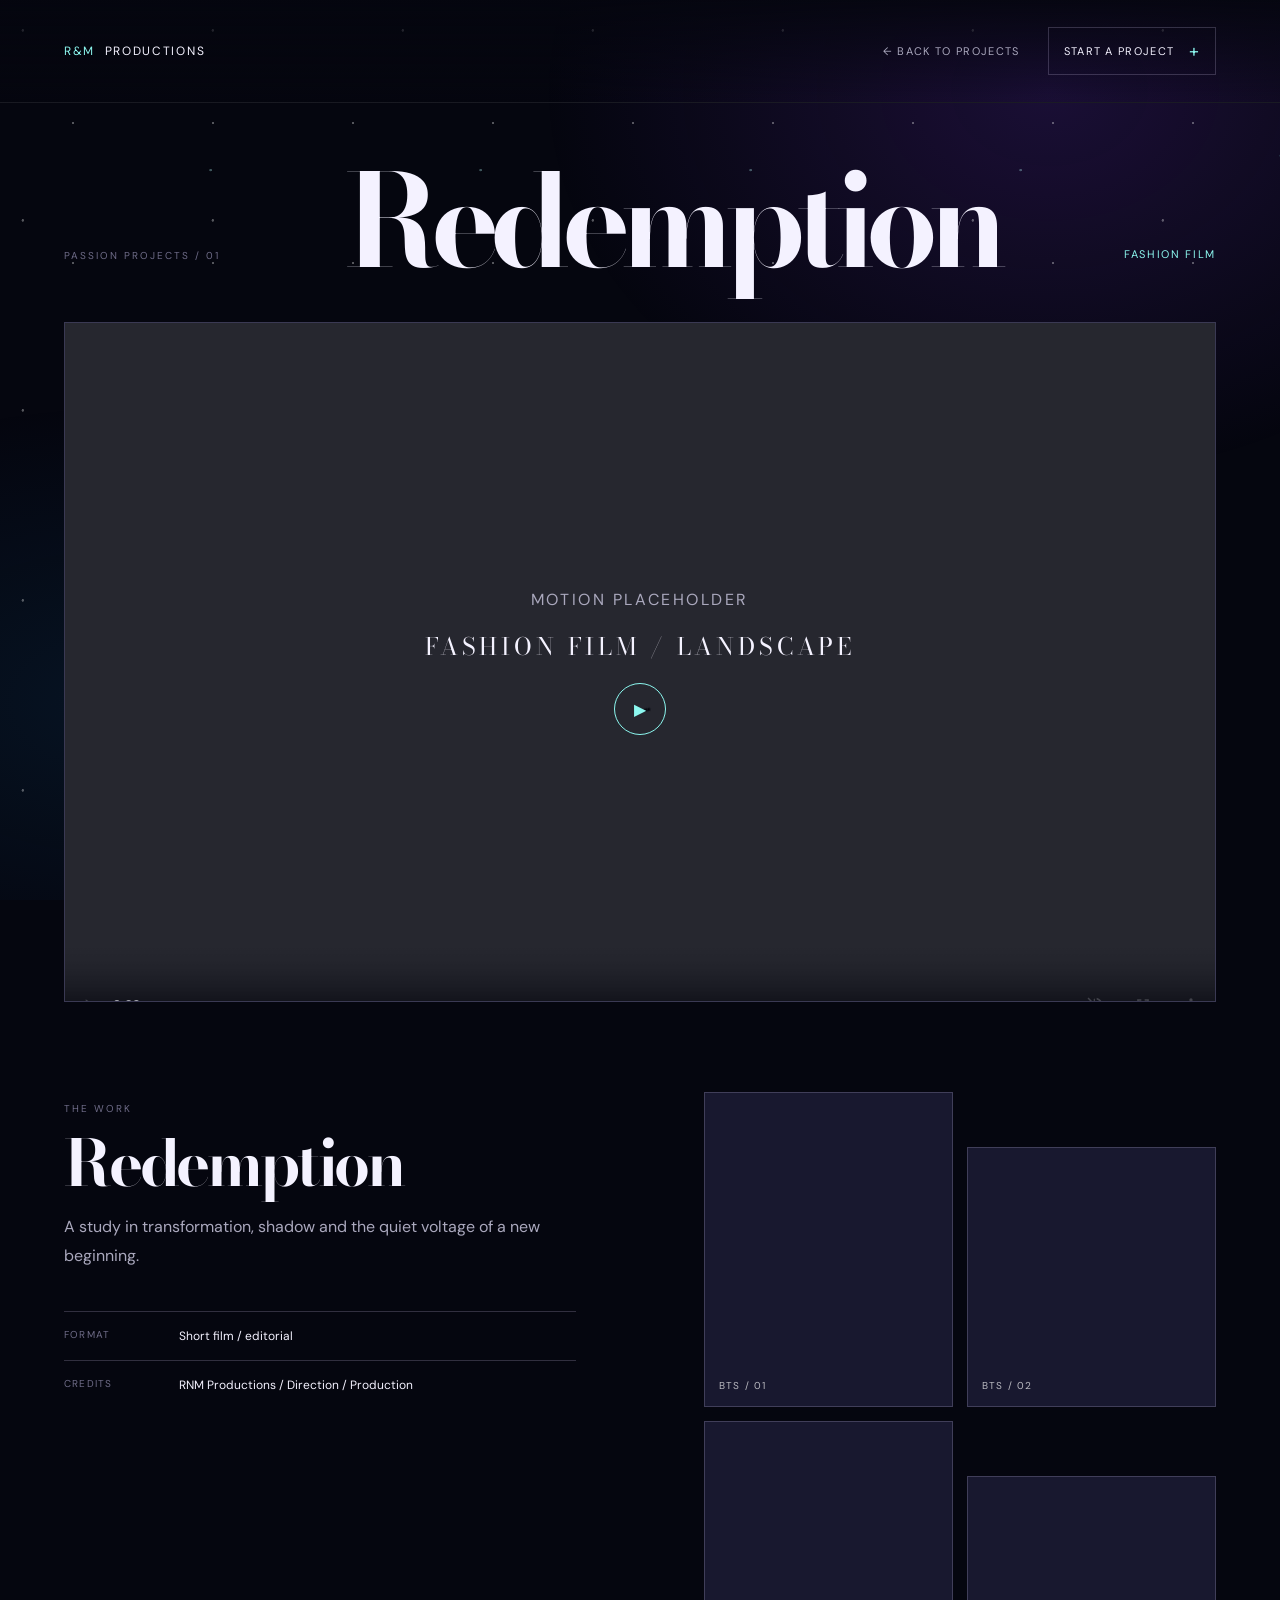
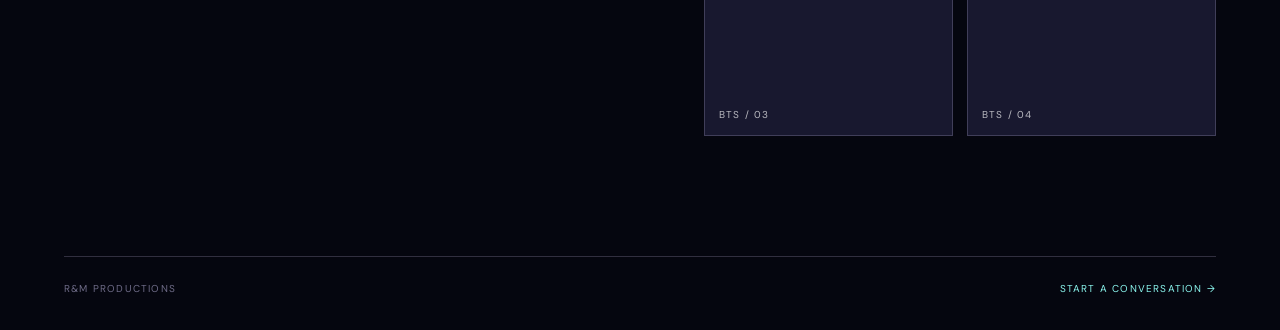
==== commit 77a20185: "Save remaining portfolio updates Co-authored-by: Copilot <223556219+Copilot@users.noreply.github.com" ====
--- a/project.html
+++ b/project.html
@@ -4,8 +4,8 @@
     <meta charset="utf-8" /><meta name="viewport" content="width=device-width, initial-scale=1" /><meta name="description" content="RNM Productions project detail." /><title>Project | RNM Productions</title>
     <link rel="preconnect" href="https://fonts.googleapis.com" /><link rel="preconnect" href="https://fonts.gstatic.com" crossorigin /><link href="https://fonts.googleapis.com/css2?family=Bodoni+Moda:opsz,wght@6..96,500;6..96,700;6..96,900&family=DM+Sans:wght@400;500;600&display=swap" rel="stylesheet" /><link rel="stylesheet" href="styles.css" />
   </head>
-  <body class="project-page"><div class="starfield" aria-hidden="true"></div><header class="site-header"><a class="wordmark" href="index.html#intro"><span>R&amp;M</span> productions</a><a class="back-link" href="index.html#projects">&larr; Back to projects</a><a class="header-cta" href="index.html#contact">Start a project <span>+</span></a></header>
-    <main class="project-detail section-shell" data-project-detail><div class="project-detail-head"><p class="eyebrow" data-project-category>Project / 00</p><h1 data-project-title>Project</h1><p data-project-type>Visual story</p></div><div class="project-video media-slot" data-project-media data-media-src="" data-media-alt="Project hero media"><div class="video-placeholder"><span>Motion placeholder</span><strong data-project-video-label>VIDEO / LANDSCAPE</strong><button type="button" aria-label="Play video">&#9654;</button></div></div><div class="project-split"><div class="project-info"><p class="eyebrow">The work</p><h2 data-project-subtitle>Project title</h2><p data-project-description></p><dl><div><dt>Format</dt><dd data-project-format>Film / photography</dd></div><div><dt>Credits</dt><dd data-project-credits>RNM Productions / Direction / Production</dd></div></dl></div><div class="<div class="bts-gallery" aria-label="Behind the scenes gallery" data-bts-section></div>><div class="media-slot bts-image" data-media-src="images/bts-one.jpg" data-media-alt="BTS / 01"><span>BTS / 01</span></div><div class="media-slot bts-image" data-media-src="images/bts-two.jpg" data-media-alt="BTS / 02"><span>BTS / 02</span></div><div class="media-slot bts-image" data-media-src="images/bts-three.jpg" data-media-alt="BTS / 03"><span>BTS / 03</span></div><div class="media-slot bts-image" data-media-src="images/bts-four.jpg" data-media-alt="BTS / 04"><span>BTS / 04</span></div></div></div></main>
+  <body class="project-page image-fit"><div class="starfield" aria-hidden="true"></div><header class="site-header"><a class="wordmark" href="index.html#intro"><span>R&amp;M</span> productions</a><a class="back-link" href="index.html#projects">&larr; Back to projects</a><a class="header-cta" href="index.html#contact">Start a project <span>+</span></a></header>
+    <main class="project-detail section-shell" data-project-detail><div class="project-detail-head"><p class="eyebrow" data-project-category>Project / 00</p><h1 data-project-title>Project</h1><p data-project-type>Visual story</p></div><div class="project-video media-slot" data-project-media data-media-src="" data-media-alt="Project hero media"><div class="video-placeholder"><span>Motion placeholder</span><strong data-project-video-label>VIDEO / LANDSCAPE</strong><button type="button" aria-label="Play video">&#9654;</button></div></div><div class="project-split"><div class="project-info"><p class="eyebrow">The work</p><h2 data-project-subtitle>Project title</h2><p data-project-description></p><dl><div><dt>Format</dt><dd data-project-format>Film / photography</dd></div><div><dt>Credits</dt><dd data-project-credits>RNM Productions / Direction / Production</dd></div></dl></div><div class="bts-gallery" aria-label="Behind the scenes gallery" data-bts-section><div class="media-slot bts-image" data-media-src="videos/bts-1.MP4" data-media-alt="BTS / 01"><span>BTS / 01</span></div><div class="media-slot bts-image" data-media-src="videos/bts-2.MP4" data-media-alt="BTS / 02"><span>BTS / 02</span></div><div class="media-slot bts-image" data-media-src="videos/bts-3.MP4" data-media-alt="BTS / 03"><span>BTS / 03</span></div><div class="media-slot bts-image" data-media-src="videos/bts-4.MOV" data-media-alt="BTS / 04"><span>BTS / 04</span></div></div></div></main>
     <footer class="detail-footer section-shell"><span>R&amp;M PRODUCTIONS</span><a href="index.html#contact">Start a conversation &rarr;</a></footer><script src="script.js"></script>
   </body>
 </html>
--- a/styles.css
+++ b/styles.css
@@ -697,7 +697,7 @@
   height: 30vh;
   left: 3%;
   top: 17%;
-  background-image: url("images/collage-1.JPG");
+  background-image: url("images/collage-1.jpg");
   transform: rotate(9deg);
 }
 .intro-collage i:nth-child(2) {
@@ -714,7 +714,7 @@
   height: 25vh;
   left: 12%;
   bottom: 11%;
-  background-image: url("images/collage-3.jpg");
+  background-image: url("images/collage-3.JPG");
   transform: rotate(-16deg);
   animation-delay: -5s;
 }
@@ -723,7 +723,7 @@
   height: 30vh;
   right: 12%;
   bottom: 8%;
-  background-image: url("images/collage-4.jpg");
+  background-image: url("images/collage-4.JPG");
   transform: rotate(8deg);
   animation-delay: -7s;
 }
@@ -732,7 +732,7 @@
   height: 18vh;
   left: 35%;
   top: 7%;
-  background-image: url("images/collage-5.jpg");
+  background-image: url("images/collage-5.JPG");
   transform: rotate(19deg);
 }
 .intro-collage i:nth-child(6) {
@@ -740,7 +740,7 @@
   height: 19vh;
   right: 34%;
   bottom: 10%;
-  background-image: url("images/collage-6.jpg");
+  background-image: url("images/collage-6.JPG");
   transform: rotate(-9deg);
 }
 .scroll-cue {
@@ -1178,16 +1178,19 @@
   margin-top: 55px;
 }
 .bts-one {
-  background-image: url("images/bts-one.jpg");
+  background-image: url("videos/bts-1.MP4");
 }
 .bts-two {
-  background-image: url("images/bts-two.jpg");
+  background-image: url("videos/bts-2.MP4");
 }
 .bts-three {
-  background-image: url("images/bts-three.jpg");
+  background-image: url("videos/bts-3.MP4");
 }
 .bts-four {
-  background-image: url("images/bts-four.jpg");
+  background-image: url("videos/bts-4.MOV");
+}
+.bts-five {
+  background-image: url("videos/bts-5.MOV");
 }
 .detail-footer {
   display: flex;
@@ -1420,7 +1423,12 @@
   }
 }
 
-/* Shared media behavior: every slot keeps its layout box while media fills it. */
+/* Keep standalone images responsive and fill media blocks without distortion. */
+body.image-fit img {
+  display: block;
+  max-width: 100%;
+  height: auto;
+}
 .media-slot {
   position: relative;
   overflow: hidden;
@@ -1432,13 +1440,20 @@
   inset: 0;
   z-index: -1;
   display: block;
+}
+body.image-fit .media-slot > img {
   width: 100%;
   height: 100%;
   max-width: none;
   object-fit: cover;
   object-position: center;
 }
-.media-slot > video {
+ .media-slot > video {
+  width: 100%;
+  height: 100%;
+  max-width: none;
+  object-fit: cover;
+  object-position: center;
   pointer-events: none;
 }
 .media-slot > span {
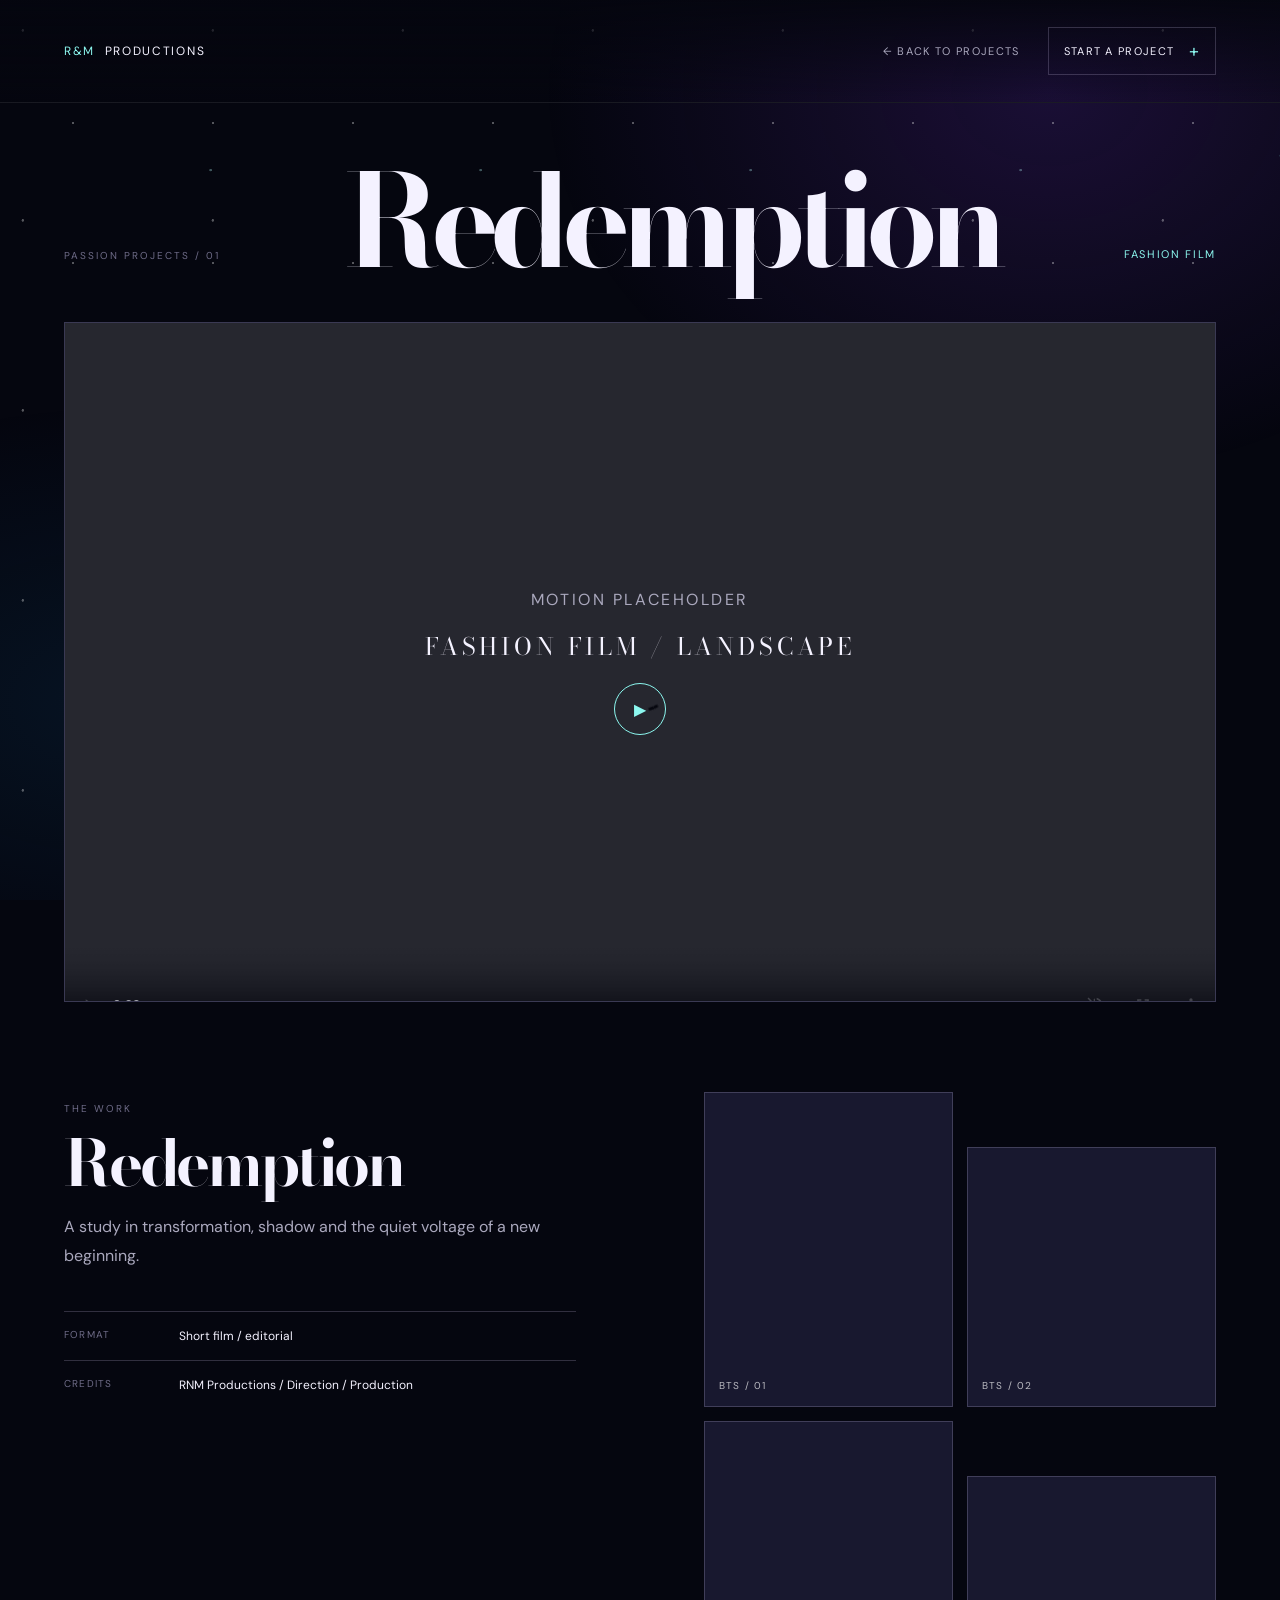
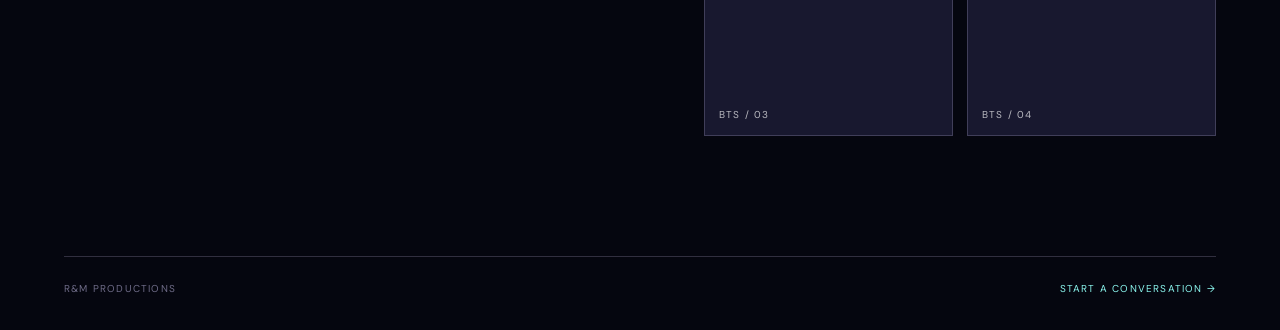
==== commit 321d4035: "Save portfolio media and deployment updates Co-authored-by: Copilot <223556219+Copilot@users.noreply" ====
--- a/project.html
+++ b/project.html
@@ -5,7 +5,7 @@
     <link rel="preconnect" href="https://fonts.googleapis.com" /><link rel="preconnect" href="https://fonts.gstatic.com" crossorigin /><link href="https://fonts.googleapis.com/css2?family=Bodoni+Moda:opsz,wght@6..96,500;6..96,700;6..96,900&family=DM+Sans:wght@400;500;600&display=swap" rel="stylesheet" /><link rel="stylesheet" href="styles.css" />
   </head>
   <body class="project-page image-fit"><div class="starfield" aria-hidden="true"></div><header class="site-header"><a class="wordmark" href="index.html#intro"><span>R&amp;M</span> productions</a><a class="back-link" href="index.html#projects">&larr; Back to projects</a><a class="header-cta" href="index.html#contact">Start a project <span>+</span></a></header>
-    <main class="project-detail section-shell" data-project-detail><div class="project-detail-head"><p class="eyebrow" data-project-category>Project / 00</p><h1 data-project-title>Project</h1><p data-project-type>Visual story</p></div><div class="project-video media-slot" data-project-media data-media-src="" data-media-alt="Project hero media"><div class="video-placeholder"><span>Motion placeholder</span><strong data-project-video-label>VIDEO / LANDSCAPE</strong><button type="button" aria-label="Play video">&#9654;</button></div></div><div class="project-split"><div class="project-info"><p class="eyebrow">The work</p><h2 data-project-subtitle>Project title</h2><p data-project-description></p><dl><div><dt>Format</dt><dd data-project-format>Film / photography</dd></div><div><dt>Credits</dt><dd data-project-credits>RNM Productions / Direction / Production</dd></div></dl></div><div class="bts-gallery" aria-label="Behind the scenes gallery" data-bts-section><div class="media-slot bts-image" data-media-src="videos/bts-1.MP4" data-media-alt="BTS / 01"><span>BTS / 01</span></div><div class="media-slot bts-image" data-media-src="videos/bts-2.MP4" data-media-alt="BTS / 02"><span>BTS / 02</span></div><div class="media-slot bts-image" data-media-src="videos/bts-3.MP4" data-media-alt="BTS / 03"><span>BTS / 03</span></div><div class="media-slot bts-image" data-media-src="videos/bts-4.MOV" data-media-alt="BTS / 04"><span>BTS / 04</span></div></div></div></main>
+    <main class="project-detail section-shell" data-project-detail><div class="project-detail-head"><p class="eyebrow" data-project-category>Project / 00</p><h1 data-project-title>Project</h1><p data-project-type>Visual story</p></div><div class="project-video media-slot" data-project-media data-media-src="" data-media-alt="Project hero media"><div class="video-placeholder"><span>Motion placeholder</span><strong data-project-video-label>VIDEO / LANDSCAPE</strong><button type="button" aria-label="Play video">&#9654;</button></div></div><div class="project-split"><div class="project-info"><p class="eyebrow">The work</p><h2 data-project-subtitle>Project title</h2><p data-project-description></p><dl><div><dt>Format</dt><dd data-project-format>Film / photography</dd></div><div><dt>Credits</dt><dd data-project-credits>RNM Productions / Direction / Production</dd></div></dl></div><div class="bts-gallery" aria-label="Behind the scenes gallery" data-bts-section><div class="media-slot bts-image" data-media-src="videos/bts-1.mp4" data-media-alt="BTS / 01"><span>BTS / 01</span></div><div class="media-slot bts-image" data-media-src="videos/bts-2.mp4" data-media-alt="BTS / 02"><span>BTS / 02</span></div><div class="media-slot bts-image" data-media-src="videos/bts-3.mp4" data-media-alt="BTS / 03"><span>BTS / 03</span></div><div class="media-slot bts-image" data-media-src="videos/bts-4.mp4" data-media-alt="BTS / 04"><span>BTS / 04</span></div></div></div></main>
     <footer class="detail-footer section-shell"><span>R&amp;M PRODUCTIONS</span><a href="index.html#contact">Start a conversation &rarr;</a></footer><script src="script.js"></script>
   </body>
 </html>
--- a/styles.css
+++ b/styles.css
@@ -697,7 +697,7 @@
   height: 30vh;
   left: 3%;
   top: 17%;
-  background-image: url("images/collage-1.jpg");
+  background-image: url("images/collage-1.JPG");
   transform: rotate(9deg);
 }
 .intro-collage i:nth-child(2) {
@@ -714,7 +714,7 @@
   height: 25vh;
   left: 12%;
   bottom: 11%;
-  background-image: url("images/collage-3.JPG");
+  background-image: url("images/collage-3.jpg");
   transform: rotate(-16deg);
   animation-delay: -5s;
 }
@@ -830,6 +830,9 @@
   background-size: cover;
   background-position: center;
   background-repeat: no-repeat;
+}
+.marquee-image > video {
+  z-index: 0;
 }
 .projects {
   padding: 160px 0 190px;
@@ -982,7 +985,7 @@
   background-image: url("images/real-estate-thumb.jpg");
 }
 .card-n {
-  background-image: url("images/hospitality-thumb.jpg");
+  background-image: url("images/vip-pipes-thumb.jpg");
 }
 .card-o {
   background-image: url("images/retail-and-stores-thumb.jpg");
@@ -1177,21 +1180,6 @@
 .bts-image:nth-child(even) {
   margin-top: 55px;
 }
-.bts-one {
-  background-image: url("videos/bts-1.MP4");
-}
-.bts-two {
-  background-image: url("videos/bts-2.MP4");
-}
-.bts-three {
-  background-image: url("videos/bts-3.MP4");
-}
-.bts-four {
-  background-image: url("videos/bts-4.MOV");
-}
-.bts-five {
-  background-image: url("videos/bts-5.MOV");
-}
 .detail-footer {
   display: flex;
   justify-content: space-between;
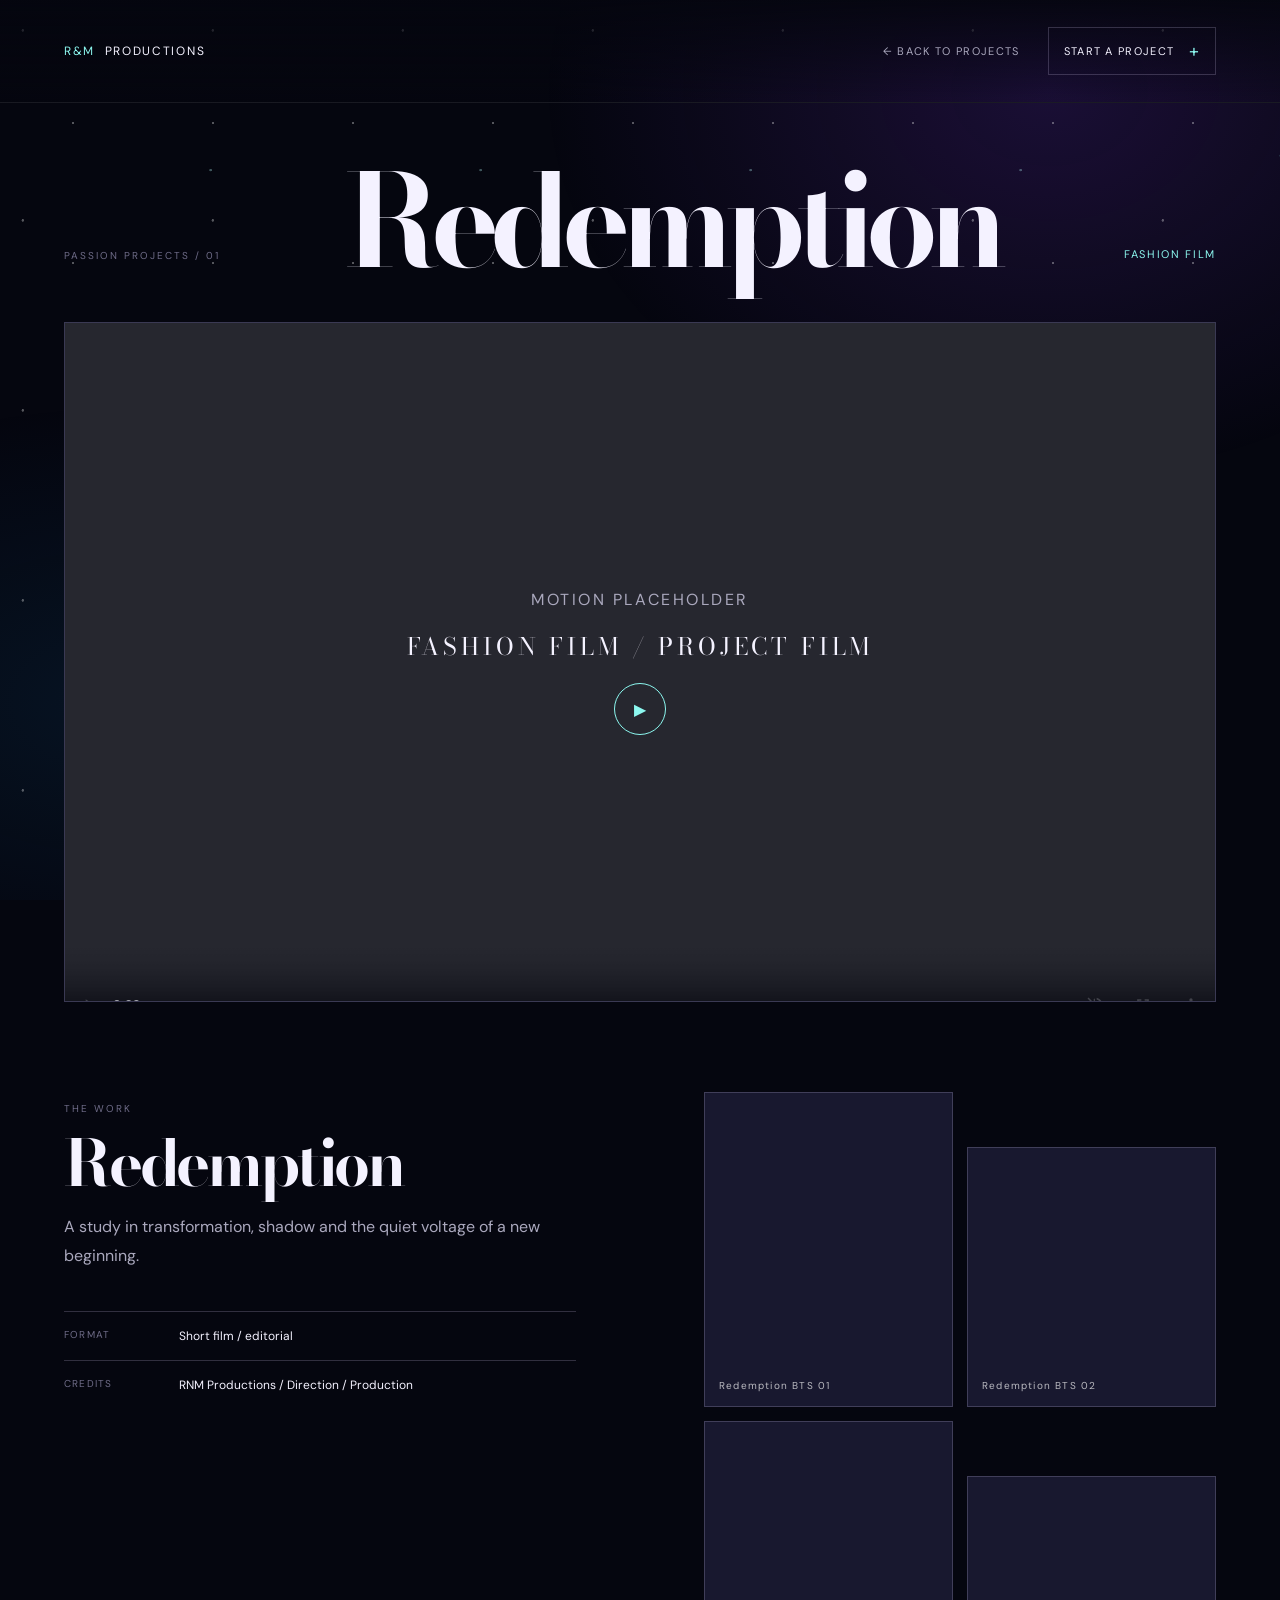
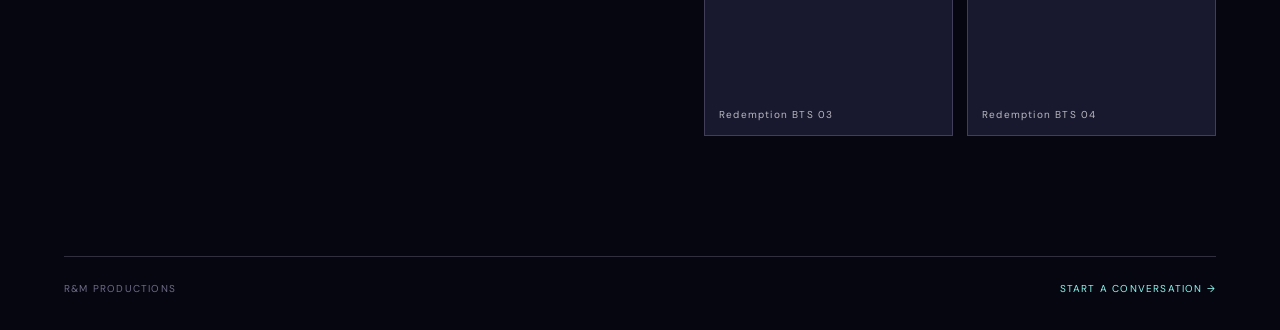
==== commit 325ef659: "Publish portfolio updates and media Co-authored-by: Copilot <223556219+Copilot@users.noreply.github." ====
--- a/project.html
+++ b/project.html
@@ -5,7 +5,7 @@
     <link rel="preconnect" href="https://fonts.googleapis.com" /><link rel="preconnect" href="https://fonts.gstatic.com" crossorigin /><link href="https://fonts.googleapis.com/css2?family=Bodoni+Moda:opsz,wght@6..96,500;6..96,700;6..96,900&family=DM+Sans:wght@400;500;600&display=swap" rel="stylesheet" /><link rel="stylesheet" href="styles.css" />
   </head>
   <body class="project-page image-fit"><div class="starfield" aria-hidden="true"></div><header class="site-header"><a class="wordmark" href="index.html#intro"><span>R&amp;M</span> productions</a><a class="back-link" href="index.html#projects">&larr; Back to projects</a><a class="header-cta" href="index.html#contact">Start a project <span>+</span></a></header>
-    <main class="project-detail section-shell" data-project-detail><div class="project-detail-head"><p class="eyebrow" data-project-category>Project / 00</p><h1 data-project-title>Project</h1><p data-project-type>Visual story</p></div><div class="project-video media-slot" data-project-media data-media-src="" data-media-alt="Project hero media"><div class="video-placeholder"><span>Motion placeholder</span><strong data-project-video-label>VIDEO / LANDSCAPE</strong><button type="button" aria-label="Play video">&#9654;</button></div></div><div class="project-split"><div class="project-info"><p class="eyebrow">The work</p><h2 data-project-subtitle>Project title</h2><p data-project-description></p><dl><div><dt>Format</dt><dd data-project-format>Film / photography</dd></div><div><dt>Credits</dt><dd data-project-credits>RNM Productions / Direction / Production</dd></div></dl></div><div class="bts-gallery" aria-label="Behind the scenes gallery" data-bts-section><div class="media-slot bts-image" data-media-src="videos/bts-1.mp4" data-media-alt="BTS / 01"><span>BTS / 01</span></div><div class="media-slot bts-image" data-media-src="videos/bts-2.mp4" data-media-alt="BTS / 02"><span>BTS / 02</span></div><div class="media-slot bts-image" data-media-src="videos/bts-3.mp4" data-media-alt="BTS / 03"><span>BTS / 03</span></div><div class="media-slot bts-image" data-media-src="videos/bts-4.mp4" data-media-alt="BTS / 04"><span>BTS / 04</span></div></div></div></main>
+    <main class="project-detail section-shell" data-project-detail><div class="project-detail-head"><p class="eyebrow" data-project-category>Project / 00</p><h1 data-project-title>Project</h1><p data-project-type>Visual story</p></div><div class="project-video media-slot" data-project-media data-media-src="" data-media-alt="Project hero media"><div class="video-placeholder"><span>Motion placeholder</span><strong data-project-video-label>PROJECT FILM</strong><button type="button" aria-label="Play video">&#9654;</button></div></div><div class="project-split"><div class="project-info"><p class="eyebrow">The work</p><h2 data-project-subtitle>Project title</h2><p data-project-description></p><dl><div><dt>Format</dt><dd data-project-format>Film / photography</dd></div><div><dt>Credits</dt><dd data-project-credits>RNM Productions / Direction / Production</dd></div></dl></div><div class="bts-gallery" aria-label="Behind the scenes gallery" data-bts-section><div class="media-slot bts-image" data-media-src="" data-media-alt=""><span></span></div><div class="media-slot bts-image" data-media-src="" data-media-alt=""><span></span></div><div class="media-slot bts-image" data-media-src="" data-media-alt=""><span></span></div><div class="media-slot bts-image" data-media-src="" data-media-alt=""><span></span></div></div></div></main>
     <footer class="detail-footer section-shell"><span>R&amp;M PRODUCTIONS</span><a href="index.html#contact">Start a conversation &rarr;</a></footer><script src="script.js"></script>
   </body>
 </html>
--- a/styles.css
+++ b/styles.css
@@ -164,6 +164,45 @@
     0 18px 45px rgba(79, 207, 219, 0.16),
     0 0 35px rgba(155, 124, 255, 0.2);
 }
+.card-trigger {
+  position: absolute;
+  z-index: 3;
+  inset: 0;
+  width: 100%;
+  height: 100%;
+  border: 0;
+  background: transparent;
+  cursor: pointer;
+}
+.card-trigger:focus-visible {
+  outline: 1px solid var(--cyan);
+  outline-offset: -5px;
+}
+.card-explore {
+  display: none;
+  position: absolute;
+  z-index: 4;
+  top: 50%;
+  left: 50%;
+  padding: 13px 20px;
+  transform: translate(-50%, -50%);
+  border: 1px solid var(--cyan);
+  color: var(--ink);
+  background: rgba(11, 12, 28, 0.82);
+  font-size: 11px;
+  letter-spacing: 0.16em;
+  text-transform: uppercase;
+  white-space: nowrap;
+}
+.card-explore::after {
+  content: "  ↗";
+}
+.project-card.is-exploring .card-trigger {
+  display: none;
+}
+.project-card.is-exploring .card-explore {
+  display: block;
+}
 .card-label {
   font: 25px var(--display);
 }
@@ -234,7 +273,7 @@
   height: 100%;
   min-height: 57vw;
   max-height: 680px;
-  object-fit: cover;
+  object-fit: contain;
   opacity: 0.65;
 }
 .video-placeholder {
@@ -954,9 +993,6 @@
 .card-c {
   background-image: url("images/blossom-thumb.jpg");
 }
-.card-d {
-  background-image: url("images/vijay-creates-thumb.jpg");
-}
 .card-e {
   background-image: url("images/sara-khan-thumb.jpg");
 }
@@ -966,9 +1002,6 @@
 .card-g {
   background-image: url("images/daood-khan-thumb.jpg");
 }
-.card-h {
-  background-image: url("images/manvi-thumb.jpg");
-}
 .card-i {
   background-image: url("images/floo-thumb.jpg");
 }
@@ -986,9 +1019,6 @@
 }
 .card-n {
   background-image: url("images/vip-pipes-thumb.jpg");
-}
-.card-o {
-  background-image: url("images/retail-and-stores-thumb.jpg");
 }
 .card-p {
   background-image: url("images/podcast-work-thumb.jpg");
@@ -1411,7 +1441,7 @@
   }
 }
 
-/* Keep standalone images responsive and fill media blocks without distortion. */
+/* Keep media responsive and preserve its full frame within each slot. */
 body.image-fit img {
   display: block;
   max-width: 100%;
@@ -1433,14 +1463,14 @@
   width: 100%;
   height: 100%;
   max-width: none;
-  object-fit: cover;
+  object-fit: contain;
   object-position: center;
 }
  .media-slot > video {
   width: 100%;
   height: 100%;
   max-width: none;
-  object-fit: cover;
+  object-fit: contain;
   object-position: center;
   pointer-events: none;
 }
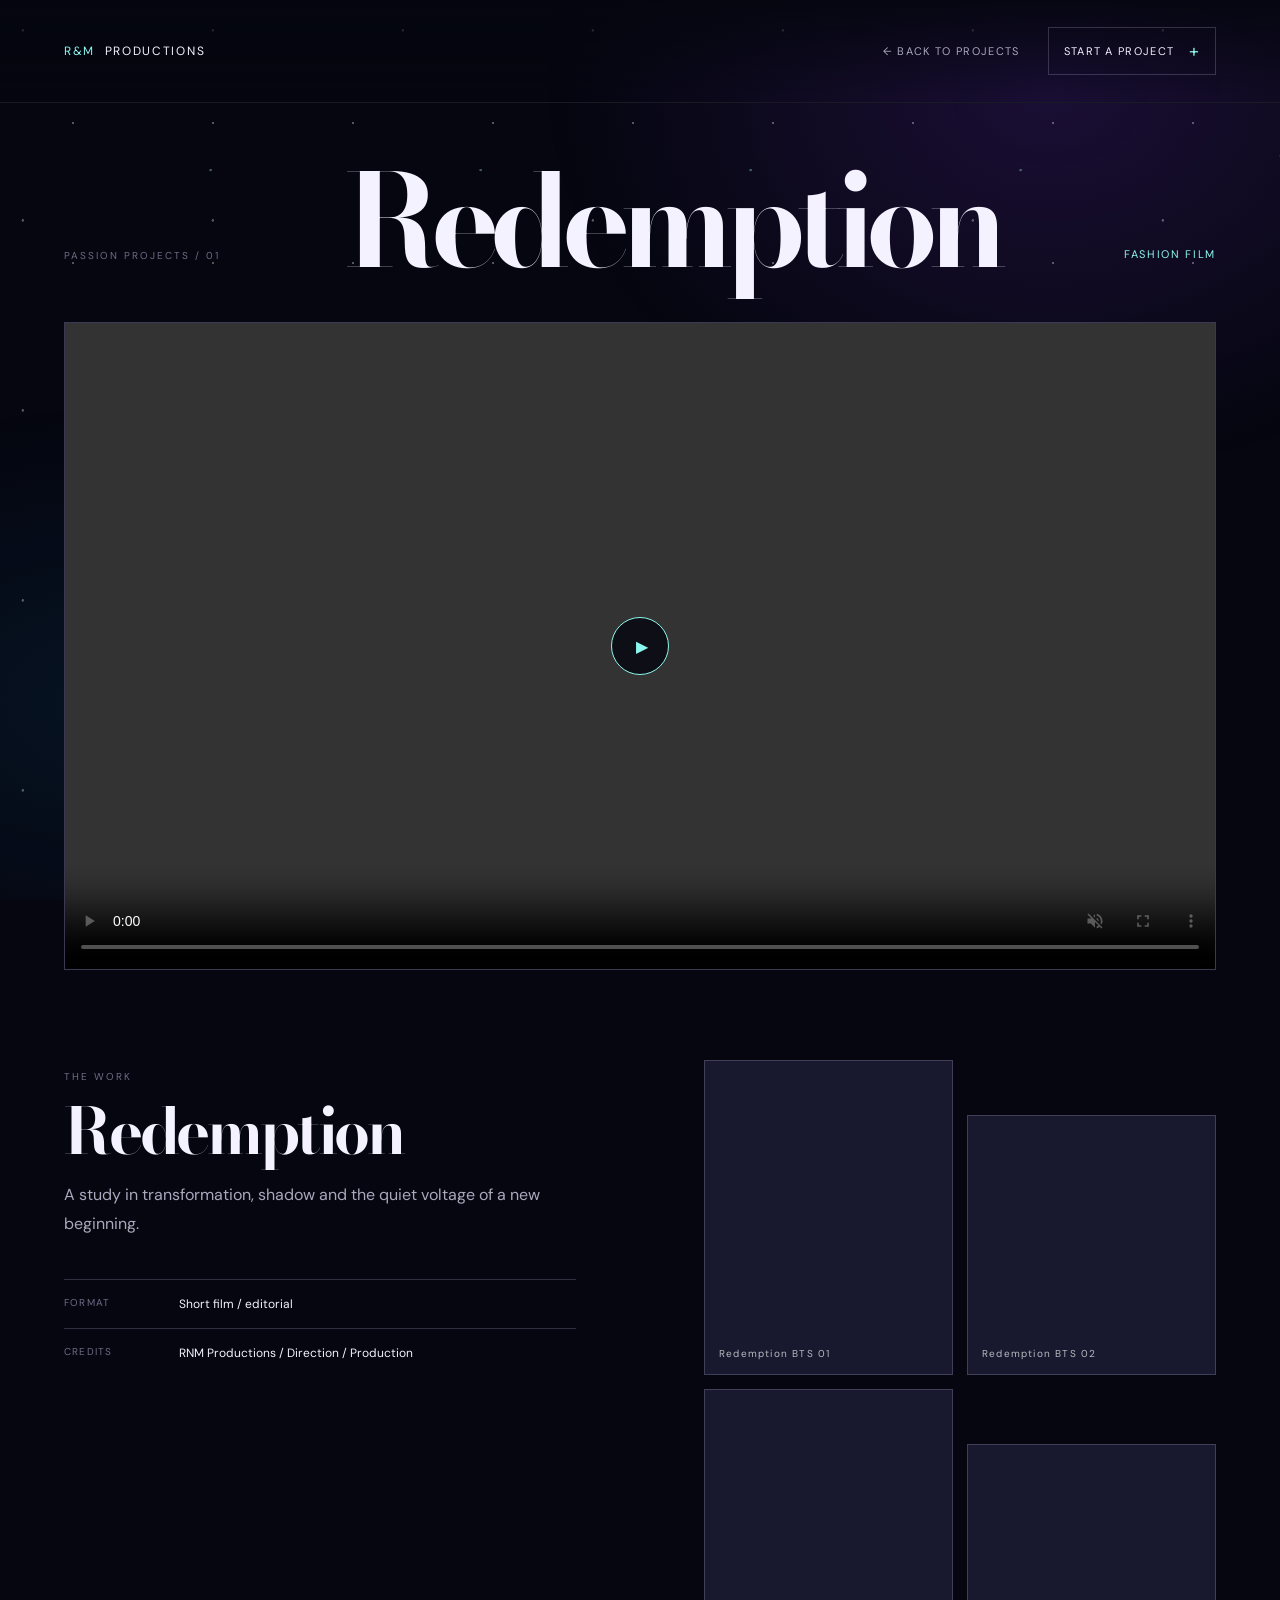
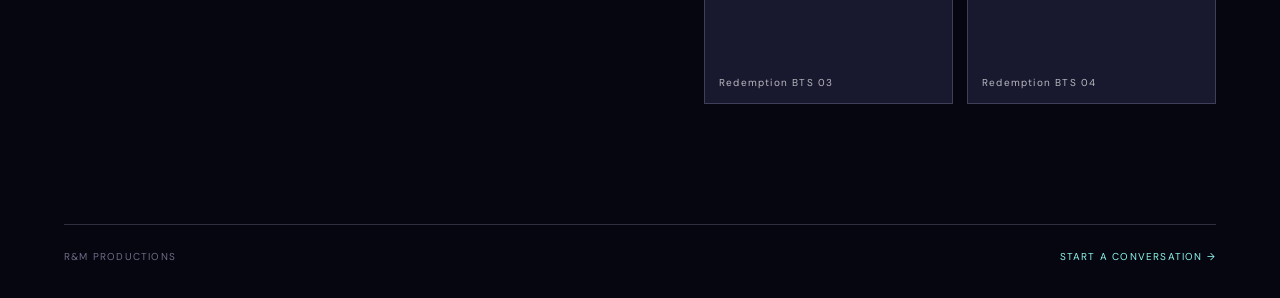
==== commit 4f2685e1: "Improve portfolio video playback and responsive layouts Co-authored-by: Copilot <223556219+Copilot@u" ====
--- a/project.html
+++ b/project.html
@@ -5,7 +5,7 @@
     <link rel="preconnect" href="https://fonts.googleapis.com" /><link rel="preconnect" href="https://fonts.gstatic.com" crossorigin /><link href="https://fonts.googleapis.com/css2?family=Bodoni+Moda:opsz,wght@6..96,500;6..96,700;6..96,900&family=DM+Sans:wght@400;500;600&display=swap" rel="stylesheet" /><link rel="stylesheet" href="styles.css" />
   </head>
   <body class="project-page image-fit"><div class="starfield" aria-hidden="true"></div><header class="site-header"><a class="wordmark" href="index.html#intro"><span>R&amp;M</span> productions</a><a class="back-link" href="index.html#projects">&larr; Back to projects</a><a class="header-cta" href="index.html#contact">Start a project <span>+</span></a></header>
-    <main class="project-detail section-shell" data-project-detail><div class="project-detail-head"><p class="eyebrow" data-project-category>Project / 00</p><h1 data-project-title>Project</h1><p data-project-type>Visual story</p></div><div class="project-video media-slot" data-project-media data-media-src="" data-media-alt="Project hero media"><div class="video-placeholder"><span>Motion placeholder</span><strong data-project-video-label>PROJECT FILM</strong><button type="button" aria-label="Play video">&#9654;</button></div></div><div class="project-split"><div class="project-info"><p class="eyebrow">The work</p><h2 data-project-subtitle>Project title</h2><p data-project-description></p><dl><div><dt>Format</dt><dd data-project-format>Film / photography</dd></div><div><dt>Credits</dt><dd data-project-credits>RNM Productions / Direction / Production</dd></div></dl></div><div class="bts-gallery" aria-label="Behind the scenes gallery" data-bts-section><div class="media-slot bts-image" data-media-src="" data-media-alt=""><span></span></div><div class="media-slot bts-image" data-media-src="" data-media-alt=""><span></span></div><div class="media-slot bts-image" data-media-src="" data-media-alt=""><span></span></div><div class="media-slot bts-image" data-media-src="" data-media-alt=""><span></span></div></div></div></main>
+    <main class="project-detail section-shell" data-project-detail><div class="project-detail-head"><p class="eyebrow" data-project-category>Project / 00</p><h1 data-project-title>Project</h1><p data-project-type>Visual story</p></div><div class="project-video media-slot" data-project-media data-media-src="" data-media-alt="Project hero media"><button class="video-play-button" type="button" aria-label="Play video">&#9654;</button><span class="video-status" data-video-status aria-live="polite"></span></div><div class="project-split"><div class="project-info"><p class="eyebrow">The work</p><h2 data-project-subtitle>Project title</h2><p data-project-description></p><dl><div><dt>Format</dt><dd data-project-format>Film / photography</dd></div><div><dt>Credits</dt><dd data-project-credits>RNM Productions / Direction / Production</dd></div></dl></div><div class="bts-gallery" aria-label="Behind the scenes gallery" data-bts-section><div class="media-slot bts-image" data-media-src="" data-media-alt=""><span></span></div><div class="media-slot bts-image" data-media-src="" data-media-alt=""><span></span></div><div class="media-slot bts-image" data-media-src="" data-media-alt=""><span></span></div><div class="media-slot bts-image" data-media-src="" data-media-alt=""><span></span></div></div></div></main>
     <footer class="detail-footer section-shell"><span>R&amp;M PRODUCTIONS</span><a href="index.html#contact">Start a conversation &rarr;</a></footer><script src="script.js"></script>
   </body>
 </html>
--- a/styles.css
+++ b/styles.css
@@ -269,11 +269,7 @@
   background: #101228;
 }
 .project-video video {
-  width: 100%;
-  height: 100%;
-  min-height: 57vw;
-  max-height: 680px;
-  object-fit: contain;
+  object-fit: cover;
   opacity: 0.65;
 }
 .video-placeholder {
@@ -1007,9 +1003,6 @@
 }
 .card-j {
   background-image: url("images/socialite-seven-thumb.jpg");
-}
-.card-k {
-  background-image: url("images/bhooka-bangali-thumb.jpg");
 }
 .card-l {
   background-image: url("images/navrang-saree-house-thumb.jpg");
@@ -1463,14 +1456,14 @@
   width: 100%;
   height: 100%;
   max-width: none;
-  object-fit: contain;
+  object-fit: cover;
   object-position: center;
 }
  .media-slot > video {
   width: 100%;
   height: 100%;
   max-width: none;
-  object-fit: contain;
+  object-fit: cover;
   object-position: center;
   pointer-events: none;
 }
@@ -1542,4 +1535,101 @@
     height: 58vw;
     min-height: 230px;
   }
+}
+
+.project-card > .card-media {
+  z-index: 0;
+}
+.project-video {
+  width: 100%;
+  height: auto;
+  min-height: 0;
+  max-height: none;
+  aspect-ratio: 16 / 9;
+}
+.project-video.is-portrait {
+  width: min(100%, 520px);
+  margin-inline: auto;
+  aspect-ratio: 9 / 16;
+}
+.project-video > video {
+  z-index: 0;
+  opacity: 1;
+  pointer-events: auto;
+}
+.video-play-button {
+  position: absolute;
+  z-index: 2;
+  top: 50%;
+  left: 50%;
+  width: 58px;
+  height: 58px;
+  display: grid;
+  place-items: center;
+  padding: 0 0 0 3px;
+  transform: translate(-50%, -50%);
+  border: 1px solid var(--cyan);
+  border-radius: 50%;
+  color: var(--cyan);
+  background: rgba(5, 6, 15, 0.78);
+  cursor: pointer;
+}
+.video-play-button:hover,
+.video-play-button:focus-visible {
+  color: var(--space);
+  background: var(--cyan);
+}
+.video-play-button[hidden] {
+  display: none;
+}
+.video-status:empty {
+  display: none;
+}
+.video-status:not(:empty) {
+  position: absolute;
+  z-index: 2;
+  inset: auto 12px 12px;
+  padding: 8px 10px;
+  color: var(--ink);
+  background: rgba(5, 6, 15, 0.85);
+  font-size: 12px;
+  text-align: center;
+}
+@media (max-width: 800px) {
+  .project-video.is-portrait {
+    width: min(100%, 520px);
+    height: auto;
+    min-height: 0;
+  }
+}
+@media (max-width: 600px) {
+  .project-detail-head h1 {
+    overflow-wrap: anywhere;
+    font-size: clamp(42px, 13vw, 68px);
+  }
+  .project-info dl div {
+    flex-wrap: wrap;
+    gap: 10px 20px;
+  }
+  .project-info dd {
+    min-width: 0;
+    overflow-wrap: anywhere;
+  }
+  .bts-gallery {
+    gap: 8px;
+  }
+  .bts-image {
+    min-height: min(56vw, 220px);
+    padding: 10px;
+  }
+  .bts-image:nth-child(even) {
+    margin-top: 20px;
+  }
+  .contact-link {
+    overflow-wrap: anywhere;
+  }
+  .detail-footer {
+    flex-wrap: wrap;
+    gap: 16px;
+  }
 }
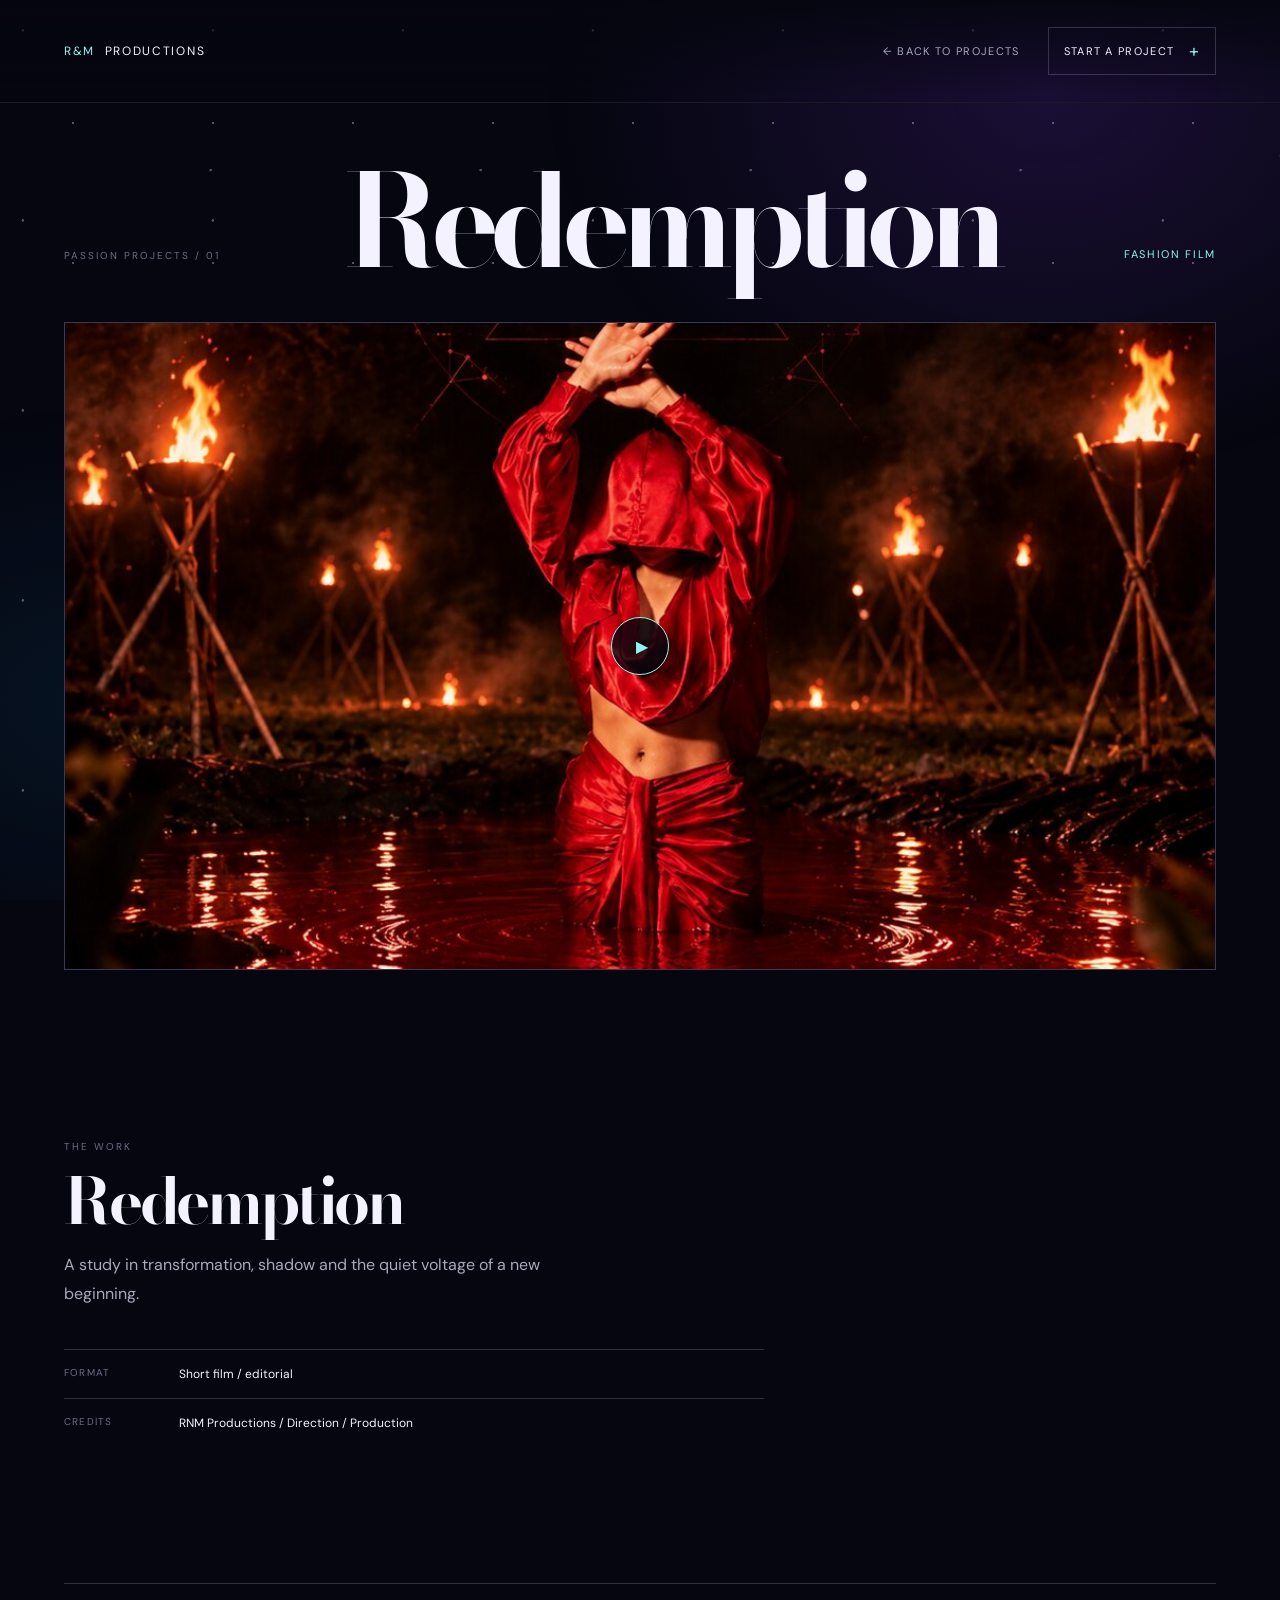
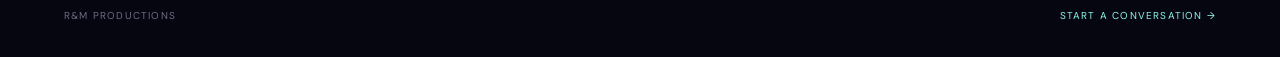
==== commit 4ac9b164: "Update RNM portfolio projects and performance Co-authored-by: Copilot <223556219+Copilot@users.norep" ====
--- a/project.html
+++ b/project.html
@@ -2,10 +2,10 @@
 <html lang="en">
   <head>
     <meta charset="utf-8" /><meta name="viewport" content="width=device-width, initial-scale=1" /><meta name="description" content="RNM Productions project detail." /><title>Project | RNM Productions</title>
-    <link rel="preconnect" href="https://fonts.googleapis.com" /><link rel="preconnect" href="https://fonts.gstatic.com" crossorigin /><link href="https://fonts.googleapis.com/css2?family=Bodoni+Moda:opsz,wght@6..96,500;6..96,700;6..96,900&family=DM+Sans:wght@400;500;600&display=swap" rel="stylesheet" /><link rel="stylesheet" href="styles.css" />
+    <link rel="preconnect" href="https://fonts.googleapis.com" /><link rel="preconnect" href="https://fonts.gstatic.com" crossorigin /><link href="https://fonts.googleapis.com/css2?family=Bodoni+Moda:opsz,wght@6..96,700&family=DM+Sans:wght@400&display=swap" rel="stylesheet" /><link rel="stylesheet" href="styles.css" />
   </head>
   <body class="project-page image-fit"><div class="starfield" aria-hidden="true"></div><header class="site-header"><a class="wordmark" href="index.html#intro"><span>R&amp;M</span> productions</a><a class="back-link" href="index.html#projects">&larr; Back to projects</a><a class="header-cta" href="index.html#contact">Start a project <span>+</span></a></header>
-    <main class="project-detail section-shell" data-project-detail><div class="project-detail-head"><p class="eyebrow" data-project-category>Project / 00</p><h1 data-project-title>Project</h1><p data-project-type>Visual story</p></div><div class="project-video media-slot" data-project-media data-media-src="" data-media-alt="Project hero media"><button class="video-play-button" type="button" aria-label="Play video">&#9654;</button><span class="video-status" data-video-status aria-live="polite"></span></div><div class="project-split"><div class="project-info"><p class="eyebrow">The work</p><h2 data-project-subtitle>Project title</h2><p data-project-description></p><dl><div><dt>Format</dt><dd data-project-format>Film / photography</dd></div><div><dt>Credits</dt><dd data-project-credits>RNM Productions / Direction / Production</dd></div></dl></div><div class="bts-gallery" aria-label="Behind the scenes gallery" data-bts-section><div class="media-slot bts-image" data-media-src="" data-media-alt=""><span></span></div><div class="media-slot bts-image" data-media-src="" data-media-alt=""><span></span></div><div class="media-slot bts-image" data-media-src="" data-media-alt=""><span></span></div><div class="media-slot bts-image" data-media-src="" data-media-alt=""><span></span></div></div></div></main>
-    <footer class="detail-footer section-shell"><span>R&amp;M PRODUCTIONS</span><a href="index.html#contact">Start a conversation &rarr;</a></footer><script src="script.js"></script>
+    <main class="project-detail section-shell" data-project-detail><div class="project-detail-head"><p class="eyebrow" data-project-category>Project / 00</p><h1 data-project-title>Project</h1><p data-project-type>Visual story</p></div><div class="project-video media-slot" data-project-media data-media-src="" data-media-alt="Project hero media"><button class="video-play-button" type="button" aria-label="Play video">&#9654;</button><span class="video-status" data-video-status aria-live="polite"></span></div><div class="project-video-stack" data-project-video-stack></div><div class="project-split"><div class="project-info"><p class="eyebrow">The work</p><h2 data-project-subtitle>Project title</h2><p data-project-description></p><dl><div><dt>Format</dt><dd data-project-format>Film / photography</dd></div><div><dt>Credits</dt><dd data-project-credits>RNM Productions / Direction / Production</dd></div></dl></div></div></main>
+    <footer class="detail-footer section-shell"><span>R&amp;M PRODUCTIONS</span><a href="index.html#contact">Start a conversation &rarr;</a></footer><script src="script.js" defer></script>
   </body>
 </html>
--- a/styles.css
+++ b/styles.css
@@ -1,474 +1,3 @@
-/* Final component overrides */
-.intro-collage {
-  position: absolute;
-  inset: 0;
-  opacity: 0;
-  animation: collage-in 1.8s 1.2s forwards;
-}
-.intro-collage i {
-  position: absolute;
-  display: block;
-  border: 1px solid rgba(255, 255, 255, 0.14);
-}
-.scroll-cue {
-  position: absolute;
-  bottom: 5vh;
-  left: 0;
-  display: flex;
-  align-items: center;
-  gap: 12px;
-  color: var(--muted);
-  font-size: 10px;
-  letter-spacing: 0.15em;
-  text-transform: uppercase;
-}
-.scroll-dot {
-  width: 7px;
-  height: 7px;
-  border-radius: 50%;
-  background: var(--cyan);
-  box-shadow: 0 0 17px var(--cyan);
-}
-.about {
-  min-height: 115vh;
-  padding: 170px 0 100px;
-  display: grid;
-  grid-template-columns: 0.8fr 1.2fr;
-  align-content: center;
-  gap: 30px 9vw;
-}
-.section-heading {
-  grid-column: 1;
-}
-.about-copy {
-  grid-column: 2;
-  max-width: 520px;
-}
-.about-copy p {
-  color: var(--muted);
-  line-height: 1.8;
-}
-.about-copy .lead {
-  color: var(--ink);
-  font: clamp(22px, 3vw, 34px) var(--display);
-  line-height: 1.18;
-}
-.about-marquee {
-  grid-column: 1 / -1;
-  overflow: hidden;
-  margin-top: 80px;
-  transform: rotate(-2deg) scale(1.05);
-}
-.marquee-track {
-  display: flex;
-  width: max-content;
-  gap: 14px;
-  animation: marquee 36s linear infinite;
-}
-.about-marquee:hover .marquee-track {
-  animation-play-state: paused;
-}
-.marquee-image {
-  width: 245px;
-  height: 170px;
-  display: flex;
-  align-items: end;
-  padding: 15px;
-  border: 1px solid var(--line);
-  color: rgba(255, 255, 255, 0.75);
-  font-size: 10px;
-  letter-spacing: 0.14em;
-  text-transform: uppercase;
-}
-.warp-transition {
-  position: absolute;
-  width: 60vw;
-  height: 60vw;
-  left: 50%;
-  top: 42%;
-  transform: translate(-50%, -50%);
-  pointer-events: none;
-  opacity: 0.38;
-}
-.warp-transition span {
-  position: absolute;
-  inset: 0;
-  border: 1px solid rgba(140, 247, 239, 0.18);
-  border-radius: 50%;
-  animation: warp-ring 7s ease-in-out infinite;
-}
-.projects {
-  padding: 160px 0 190px;
-}
-.projects-heading {
-  display: flex;
-  justify-content: space-between;
-  align-items: end;
-  margin-bottom: 85px;
-}
-.project-category {
-  margin-bottom: 86px;
-}
-.category-heading {
-  display: flex;
-  align-items: center;
-  gap: 18px;
-  margin-bottom: 24px;
-}
-.category-heading h3 {
-  font-size: 28px;
-}
-.category-controls {
-  display: flex;
-  gap: 8px;
-  margin-left: auto;
-}
-.category-controls button {
-  width: 36px;
-  height: 36px;
-  cursor: pointer;
-  color: var(--cyan);
-  border: 1px solid var(--line);
-  background: transparent;
-}
-.project-rail {
-  overflow: hidden;
-  touch-action: pan-y;
-}
-.project-track {
-  display: flex;
-  gap: 16px;
-  transition: transform 0.7s cubic-bezier(0.22, 0.8, 0.25, 1);
-}
-.project-card {
-  position: relative;
-  flex: 0 0 calc((100% - 48px) / 4);
-  min-height: 310px;
-  display: flex;
-  flex-direction: column;
-  justify-content: end;
-  padding: 20px;
-  overflow: hidden;
-  border: 1px solid rgba(220, 216, 255, 0.24);
-  isolation: isolate;
-  transition:
-    transform 0.45s,
-    border-color 0.45s,
-    box-shadow 0.45s;
-  background: #17152f;
-}
-.project-card:hover {
-  transform: translateY(-8px);
-  border-color: var(--cyan);
-  box-shadow:
-    0 18px 45px rgba(79, 207, 219, 0.16),
-    0 0 35px rgba(155, 124, 255, 0.2);
-}
-.card-trigger {
-  position: absolute;
-  z-index: 3;
-  inset: 0;
-  width: 100%;
-  height: 100%;
-  border: 0;
-  background: transparent;
-  cursor: pointer;
-}
-.card-trigger:focus-visible {
-  outline: 1px solid var(--cyan);
-  outline-offset: -5px;
-}
-.card-explore {
-  display: none;
-  position: absolute;
-  z-index: 4;
-  top: 50%;
-  left: 50%;
-  padding: 13px 20px;
-  transform: translate(-50%, -50%);
-  border: 1px solid var(--cyan);
-  color: var(--ink);
-  background: rgba(11, 12, 28, 0.82);
-  font-size: 11px;
-  letter-spacing: 0.16em;
-  text-transform: uppercase;
-  white-space: nowrap;
-}
-.card-explore::after {
-  content: "  ↗";
-}
-.project-card.is-exploring .card-trigger {
-  display: none;
-}
-.project-card.is-exploring .card-explore {
-  display: block;
-}
-.card-label {
-  font: 25px var(--display);
-}
-.project-card small {
-  margin-top: 6px;
-  color: var(--muted);
-  font-size: 10px;
-  letter-spacing: 0.12em;
-  text-transform: uppercase;
-}
-.contact {
-  min-height: 100vh;
-  padding: 130px 0 30px;
-  display: grid;
-  grid-template-columns: 1fr 1fr;
-  align-content: center;
-  gap: 90px 10vw;
-}
-.contact-actions {
-  z-index: 1;
-}
-.contact-link {
-  display: grid;
-  grid-template-columns: 42px 1fr auto;
-  align-items: center;
-  gap: 20px;
-  padding: 24px 0;
-  border-top: 1px solid var(--line);
-}
-.contact-link:last-child {
-  border-bottom: 1px solid var(--line);
-}
-.contact-link small {
-  display: block;
-  margin-bottom: 7px;
-  color: var(--dim);
-  font-size: 10px;
-  letter-spacing: 0.14em;
-  text-transform: uppercase;
-}
-.project-detail {
-  padding: 170px 0 120px;
-}
-.project-detail-head {
-  display: flex;
-  align-items: end;
-  justify-content: space-between;
-  margin-bottom: 50px;
-}
-.project-detail-head h1 {
-  max-width: 65%;
-  font-size: clamp(54px, 10vw, 140px);
-  line-height: 0.8;
-  letter-spacing: -0.07em;
-}
-.project-video {
-  min-height: 57vw;
-  max-height: 680px;
-  position: relative;
-  overflow: hidden;
-  display: grid;
-  place-items: center;
-  border: 1px solid var(--line);
-  background: #101228;
-}
-.project-video video {
-  object-fit: cover;
-  opacity: 0.65;
-}
-.video-placeholder {
-  position: absolute;
-  text-align: center;
-  color: var(--muted);
-  pointer-events: none;
-}
-.video-placeholder span,
-.video-placeholder strong {
-  display: block;
-  letter-spacing: 0.16em;
-  text-transform: uppercase;
-}
-.video-placeholder strong {
-  margin-top: 18px;
-  color: var(--ink);
-  font: 24px var(--display);
-}
-.project-split {
-  display: grid;
-  grid-template-columns: 1fr 1fr;
-  gap: 10vw;
-  padding-top: 90px;
-}
-.project-info h2 {
-  margin: 20px 0;
-  font-size: clamp(36px, 5vw, 68px);
-}
-.project-info > p:not(.eyebrow) {
-  max-width: 500px;
-  color: var(--muted);
-  line-height: 1.8;
-}
-.project-info dl {
-  margin-top: 40px;
-}
-.project-info dl div {
-  display: flex;
-  gap: 30px;
-  padding: 16px 0;
-  border-top: 1px solid var(--line);
-}
-.project-info dt {
-  width: 85px;
-  color: var(--dim);
-  font-size: 10px;
-  letter-spacing: 0.12em;
-  text-transform: uppercase;
-}
-.project-info dd {
-  margin: 0;
-  font-size: 12px;
-}
-.bts-gallery {
-  display: grid;
-  grid-template-columns: 1fr 1fr;
-  gap: 14px;
-}
-.bts-image {
-  min-height: 260px;
-  display: flex;
-  align-items: end;
-  padding: 14px;
-  border: 1px solid var(--line);
-  color: rgba(255, 255, 255, 0.7);
-  font-size: 10px;
-  letter-spacing: 0.12em;
-  background: #18182f;
-}
-.bts-image:nth-child(even) {
-  margin-top: 55px;
-}
-@keyframes warp-ring {
-  0%,
-  100% {
-    transform: scale(0.8) rotate(0);
-    opacity: 0.2;
-  }
-  50% {
-    transform: scale(1.1) rotate(180deg);
-    opacity: 0.7;
-  }
-}
-@keyframes page-exit {
-  to {
-    opacity: 0;
-    transform: scale(1.04);
-    filter: blur(8px);
-  }
-}
-.page-exit {
-  animation: page-exit 0.24s ease-in forwards;
-}
-::view-transition-old(root) {
-  animation: page-exit 0.28s ease-in both;
-}
-::view-transition-new(root) {
-  animation: rise-in 0.42s ease-out both;
-}
-@media (max-width: 800px) {
-  .about,
-  .contact {
-    display: flex;
-    flex-direction: column;
-    min-height: auto;
-    padding: 130px 0 80px;
-    gap: 50px;
-  }
-  .about-copy {
-    max-width: none;
-  }
-  .projects {
-    padding: 110px 0 130px;
-  }
-  .projects-heading {
-    align-items: start;
-    flex-direction: column;
-    gap: 20px;
-  }
-  .project-card {
-    flex-basis: 78%;
-    min-height: 330px;
-  }
-  .project-detail {
-    padding: 130px 0 80px;
-  }
-  .project-detail-head {
-    display: block;
-  }
-  .project-detail-head h1 {
-    max-width: none;
-    margin: 25px 0;
-    font-size: 68px;
-  }
-  .project-split {
-    display: flex;
-    flex-direction: column;
-    gap: 55px;
-    padding-top: 65px;
-  }
-  .bts-image {
-    min-height: 200px;
-  }
-  footer {
-    flex-wrap: wrap;
-  }
-}
-.intro-collage i:nth-child(1) {
-  width: 22vw;
-  height: 30vh;
-  left: 3%;
-  top: 17%;
-  background: linear-gradient(130deg, #391b73, #081a32);
-  transform: rotate(9deg);
-}
-.intro-collage i:nth-child(2) {
-  width: 18vw;
-  height: 23vh;
-  right: 4%;
-  top: 14%;
-  background: radial-gradient(circle, #6fe0ec, transparent 20%), #182553;
-  transform: rotate(-13deg);
-}
-.intro-collage i:nth-child(3) {
-  width: 16vw;
-  height: 25vh;
-  left: 12%;
-  bottom: 11%;
-  background: linear-gradient(150deg, #dc6eae, #111433);
-  transform: rotate(-16deg);
-}
-.intro-collage i:nth-child(4) {
-  width: 24vw;
-  height: 30vh;
-  right: 12%;
-  bottom: 8%;
-  background:
-    radial-gradient(circle at 28% 32%, #f4d990, transparent 11%), #2a214c;
-  transform: rotate(8deg);
-}
-.intro-collage i:nth-child(5) {
-  width: 12vw;
-  height: 18vh;
-  left: 35%;
-  top: 7%;
-  background: radial-gradient(ellipse, #7954e7, transparent 35%), #080d21;
-  transform: rotate(19deg);
-}
-.intro-collage i:nth-child(6) {
-  width: 14vw;
-  height: 19vh;
-  right: 34%;
-  bottom: 10%;
-  background: radial-gradient(circle, #f287ba, transparent 18%), #1a173c;
-  transform: rotate(-9deg);
-}
-@import url("https://fonts.googleapis.com/css2?family=Bodoni+Moda:opsz,wght@6..96,500;6..96,700;6..96,900&family=DM+Sans:wght@400;500;600&display=swap");
-
 :root {
   --space: #05060f;
   --ink: #f4f2ff;
@@ -481,12 +10,15 @@
   --display: "Salega", "Bodoni Moda", Georgia, serif;
   --body: "DM Sans", sans-serif;
 }
+
 * {
   box-sizing: border-box;
 }
+
 html {
   scroll-behavior: smooth;
 }
+
 body {
   margin: 0;
   overflow-x: hidden;
@@ -494,61 +26,51 @@
   color: var(--ink);
   font-family: var(--body);
 }
-body::before {
+
+body::before,
+body::after {
   content: "";
   position: fixed;
   inset: 0;
   pointer-events: none;
+}
+
+body::before {
   z-index: -3;
   opacity: 0.32;
   background-image:
     radial-gradient(circle at 12% 16%, white 0 1px, transparent 1.5px),
     radial-gradient(circle at 78% 63%, #b9ffff 0 1px, transparent 1.5px),
     radial-gradient(circle at 52% 88%, white 0 1px, transparent 1px);
-  background-size:
-    190px 190px,
-    270px 270px,
-    140px 140px;
-}
+  background-size: 190px 190px, 270px 270px, 140px 140px;
+}
+
 body::after {
-  content: "";
-  position: fixed;
-  inset: 0;
-  pointer-events: none;
   z-index: -4;
   background:
-    radial-gradient(
-      ellipse at 82% 10%,
-      rgba(92, 43, 169, 0.25),
-      transparent 34%
-    ),
-    radial-gradient(
-      ellipse at 10% 78%,
-      rgba(17, 101, 157, 0.14),
-      transparent 30%
-    );
-}
+    radial-gradient(ellipse at 82% 10%, rgba(92, 43, 169, 0.25), transparent 34%),
+    radial-gradient(ellipse at 10% 78%, rgba(17, 101, 157, 0.14), transparent 30%);
+}
+
 a {
   color: inherit;
   text-decoration: none;
 }
+
 button {
   font: inherit;
 }
+
 .starfield {
   position: fixed;
   inset: 0;
   z-index: -2;
   pointer-events: none;
-  background: linear-gradient(
-      115deg,
-      transparent 0 48%,
-      rgba(138, 245, 239, 0.16) 49%,
-      transparent 50%
-    )
+  background: linear-gradient(115deg, transparent 0 48%, rgba(138, 245, 239, 0.16) 49%, transparent 50%)
     no-repeat 100% 12% / 1px 130px;
   animation: star-drift 16s ease-in-out infinite;
 }
+
 .cursor-glow {
   position: fixed;
   z-index: 0;
@@ -556,12 +78,9 @@
   height: 280px;
   transform: translate(-50%, -50%);
   pointer-events: none;
-  background: radial-gradient(
-    circle,
-    rgba(148, 104, 255, 0.12),
-    transparent 68%
-  );
-}
+  background: radial-gradient(circle, rgba(148, 104, 255, 0.12), transparent 68%);
+}
+
 .site-header {
   position: fixed;
   z-index: 20;
@@ -574,22 +93,26 @@
   border-bottom: 1px solid rgba(255, 255, 255, 0.08);
   background: linear-gradient(180deg, rgba(5, 6, 15, 0.9), transparent);
 }
+
 .wordmark {
   color: var(--ink);
   font-size: 12px;
   letter-spacing: 0.14em;
   text-transform: uppercase;
 }
+
 .wordmark span {
+  margin-right: 5px;
   color: var(--cyan);
-  margin-right: 5px;
-}
+}
+
 .main-nav {
   display: flex;
   gap: 32px;
   margin-left: auto;
   margin-right: 38px;
 }
+
 .main-nav a,
 .header-cta,
 .back-link {
@@ -597,47 +120,53 @@
   font-size: 11px;
   letter-spacing: 0.12em;
   text-transform: uppercase;
-  transition:
-    color 0.25s,
-    text-shadow 0.25s;
-}
+  transition: color 0.25s, text-shadow 0.25s;
+}
+
 .main-nav a:hover,
 .main-nav a.active,
 .back-link:hover {
   color: var(--cyan);
   text-shadow: 0 0 16px rgba(140, 247, 239, 0.65);
 }
+
 .header-cta {
+  padding: 11px 15px;
   border: 1px solid var(--line);
-  padding: 11px 15px;
   color: var(--ink);
 }
+
 .header-cta span {
+  margin-left: 10px;
   color: var(--cyan);
   font-size: 18px;
-  margin-left: 10px;
   vertical-align: -2px;
 }
+
 .back-link {
   margin-left: auto;
   margin-right: 28px;
 }
+
 .menu-toggle {
   display: none;
   border: 0;
   background: transparent;
 }
+
 .section-shell {
   position: relative;
   width: min(1200px, 90vw);
-  margin: auto;
-}
+  margin-inline: auto;
+}
+
 .eyebrow {
   color: var(--dim);
   font: 10px var(--body);
   letter-spacing: 0.2em;
   text-transform: uppercase;
 }
+
 h1,
 h2,
 h3 {
@@ -645,30 +174,36 @@
   font-family: var(--display);
   font-weight: 700;
 }
+
 h2 {
   font-size: clamp(48px, 7vw, 92px);
   line-height: 0.9;
   letter-spacing: -0.05em;
 }
+
 h2 em {
   color: var(--cyan);
   font-style: normal;
 }
+
 .hero {
   min-height: 100vh;
   display: grid;
   place-items: center;
   overflow: hidden;
 }
+
 .hero-composition {
   position: relative;
   z-index: 3;
+  padding-top: 70px;
   text-align: center;
-  padding-top: 70px;
-}
+}
+
 .intro-kicker {
   animation: rise-in 0.9s 0.1s both;
 }
+
 .hero-title {
   display: flex;
   flex-direction: column;
@@ -680,13 +215,16 @@
   letter-spacing: -0.08em;
   text-shadow: 0 0 50px rgba(202, 142, 255, 0.16);
 }
+
 .hero-title span:first-child {
   color: var(--cyan);
   animation: title-in 0.9s 0.35s both;
 }
+
 .hero-title span:last-child {
   animation: title-in 0.9s 0.55s both;
 }
+
 .hero-tagline {
   margin: 0;
   color: var(--ink);
@@ -694,6 +232,7 @@
   letter-spacing: 0.02em;
   animation: rise-in 0.9s 0.8s both;
 }
+
 .hero-disciplines {
   margin-top: 20px;
   color: var(--muted);
@@ -702,12 +241,14 @@
   text-transform: uppercase;
   animation: rise-in 0.9s 1s both;
 }
+
 .intro-collage {
   position: absolute;
   inset: 0;
   opacity: 0;
   animation: collage-in 1.8s 1.2s forwards;
 }
+
 .intro-collage::after {
   content: "";
   position: absolute;
@@ -716,68 +257,68 @@
   transform: rotate(-8deg);
   box-shadow: 0 0 90px rgba(123, 72, 223, 0.2);
 }
-.intro-collage i {
+
+.collage-tile {
   position: absolute;
   display: block;
+  overflow: hidden;
   border: 1px solid rgba(255, 255, 255, 0.14);
-  background-size: cover;
-  background-position: center;
-  background-repeat: no-repeat;
-  background-blend-mode: screen;
+  background: #17142e;
   filter: saturate(0.9);
   animation: float-tile 11s ease-in-out infinite alternate;
 }
-.intro-collage i:nth-child(1) {
+
+.collage-tile:nth-child(1) {
   width: 22vw;
   height: 30vh;
   left: 3%;
   top: 17%;
-  background-image: url("images/collage-1.JPG");
   transform: rotate(9deg);
 }
-.intro-collage i:nth-child(2) {
+
+.collage-tile:nth-child(2) {
   width: 18vw;
   height: 23vh;
   right: 4%;
   top: 14%;
-  background-image: url("images/collage-2.jpg");
   transform: rotate(-13deg);
   animation-delay: -3s;
 }
-.intro-collage i:nth-child(3) {
+
+.collage-tile:nth-child(3) {
   width: 16vw;
   height: 25vh;
   left: 12%;
   bottom: 11%;
-  background-image: url("images/collage-3.jpg");
   transform: rotate(-16deg);
   animation-delay: -5s;
 }
-.intro-collage i:nth-child(4) {
+
+.collage-tile:nth-child(4) {
   width: 24vw;
   height: 30vh;
   right: 12%;
   bottom: 8%;
-  background-image: url("images/collage-4.JPG");
   transform: rotate(8deg);
   animation-delay: -7s;
 }
-.intro-collage i:nth-child(5) {
+
+.collage-tile:nth-child(5) {
   width: 12vw;
   height: 18vh;
   left: 35%;
   top: 7%;
-  background-image: url("images/collage-5.JPG");
   transform: rotate(19deg);
 }
-.intro-collage i:nth-child(6) {
+
+.collage-tile:nth-child(6) {
   width: 14vw;
   height: 19vh;
   right: 34%;
   bottom: 10%;
-  background-image: url("images/collage-6.JPG");
   transform: rotate(-9deg);
 }
+
 .scroll-cue {
   position: absolute;
   bottom: 5vh;
@@ -791,6 +332,7 @@
   text-transform: uppercase;
   animation: cue-pulse 2s ease-in-out infinite;
 }
+
 .scroll-dot {
   width: 7px;
   height: 7px;
@@ -798,10 +340,12 @@
   background: var(--cyan);
   box-shadow: 0 0 17px var(--cyan);
 }
+
 .scroll-arrow {
   color: var(--cyan);
   font-size: 20px;
 }
+
 .about {
   min-height: 115vh;
   padding: 170px 0 100px;
@@ -810,22 +354,27 @@
   align-content: center;
   gap: 30px 9vw;
 }
+
 .section-heading {
   grid-column: 1;
 }
+
 .about-copy {
   grid-column: 2;
   max-width: 520px;
 }
+
 .about-copy p {
   color: var(--muted);
   line-height: 1.8;
 }
+
 .about-copy .lead {
   color: var(--ink);
   font: clamp(22px, 3vw, 34px) var(--display);
   line-height: 1.18;
 }
+
 .work-areas {
   display: grid;
   gap: 12px;
@@ -835,26 +384,32 @@
   letter-spacing: 0.1em;
   text-transform: uppercase;
 }
+
 .about-marquee {
   grid-column: 1 / -1;
   overflow: hidden;
   margin-top: 80px;
   transform: rotate(-2deg) scale(1.05);
 }
+
 .marquee-track {
   display: flex;
   width: max-content;
   gap: 14px;
   animation: marquee 36s linear infinite;
 }
+
 .about-marquee:hover .marquee-track {
   animation-play-state: paused;
 }
+
 .marquee-image {
+  position: relative;
   width: 245px;
   height: 170px;
   display: flex;
   align-items: end;
+  flex: none;
   padding: 15px;
   border: 1px solid var(--line);
   color: rgba(255, 255, 255, 0.75);
@@ -862,50 +417,72 @@
   letter-spacing: 0.14em;
   text-transform: uppercase;
   background: #17142e;
-  background-size: cover;
-  background-position: center;
-  background-repeat: no-repeat;
-}
-.marquee-image > video {
-  z-index: 0;
-}
+}
+
+.warp-transition {
+  position: absolute;
+  top: 42%;
+  left: 50%;
+  width: 60vw;
+  height: 60vw;
+  transform: translate(-50%, -50%);
+  pointer-events: none;
+  opacity: 0.38;
+}
+
+.warp-transition span {
+  position: absolute;
+  inset: 0;
+  border: 1px solid rgba(140, 247, 239, 0.18);
+  border-radius: 50%;
+  animation: warp-ring 7s ease-in-out infinite;
+}
+
 .projects {
   padding: 160px 0 190px;
 }
+
 .projects-heading {
   display: flex;
   justify-content: space-between;
   align-items: end;
   margin-bottom: 85px;
 }
+
 .projects-heading > p {
   color: var(--muted);
   text-align: right;
   line-height: 1.7;
 }
+
 .project-category {
   margin-bottom: 86px;
 }
+
 .category-heading {
   display: flex;
   align-items: center;
   gap: 18px;
   margin-bottom: 24px;
 }
+
 .category-heading h3 {
   font-size: 28px;
 }
+
 .category-heading > span {
   color: var(--dim);
   font-size: 10px;
   letter-spacing: 0.14em;
   text-transform: uppercase;
 }
+
 .category-controls {
   display: flex;
   gap: 8px;
   margin-left: auto;
 }
+
 .category-controls button {
   width: 36px;
   height: 36px;
@@ -915,19 +492,23 @@
   background: transparent;
   transition: 0.25s;
 }
+
 .category-controls button:hover {
   color: var(--space);
   background: var(--cyan);
 }
+
 .project-rail {
   overflow: hidden;
   touch-action: pan-y;
 }
+
 .project-track {
   display: flex;
   gap: 16px;
   transition: transform 0.7s cubic-bezier(0.22, 0.8, 0.25, 1);
 }
+
 .project-card {
   position: relative;
   flex: 0 0 calc((100% - 48px) / 4);
@@ -939,29 +520,38 @@
   overflow: hidden;
   border: 1px solid rgba(220, 216, 255, 0.24);
   isolation: isolate;
-  transition:
-    transform 0.45s,
-    border-color 0.45s,
-    box-shadow 0.45s;
-  background: #17152f;
-  background-size: cover;
-  background-position: center;
-  background-repeat: no-repeat;
-}
-.project-card::before {
-  content: "";
-  position: absolute;
-  z-index: -1;
-  inset: 0;
-  background: linear-gradient(180deg, transparent 25%, rgba(5, 6, 15, 0.88));
-}
+  transition: transform 0.45s, border-color 0.45s, box-shadow 0.45s;
+  background: linear-gradient(145deg, #201e49, #111326);
+}
+
 .project-card:hover {
   transform: translateY(-8px);
   border-color: var(--cyan);
-  box-shadow:
-    0 18px 45px rgba(79, 207, 219, 0.16),
-    0 0 35px rgba(155, 124, 255, 0.2);
-}
+  box-shadow: 0 18px 45px rgba(79, 207, 219, 0.16), 0 0 35px rgba(155, 124, 255, 0.2);
+}
+
+.project-card::before {
+  content: "";
+  position: absolute;
+  z-index: 1;
+  inset: 0;
+  pointer-events: none;
+  background: linear-gradient(180deg, transparent 25%, rgba(5, 6, 15, 0.88));
+}
+
+.project-card > .card-media {
+  position: absolute;
+  z-index: 0;
+  inset: 0;
+}
+
+.project-card > .card-index,
+.project-card > .card-label,
+.project-card > small {
+  position: relative;
+  z-index: 2;
+}
+
 .card-index {
   position: absolute;
   top: 16px;
@@ -970,9 +560,11 @@
   font-size: 10px;
   letter-spacing: 0.12em;
 }
+
 .card-label {
   font: 25px var(--display);
 }
+
 .project-card small {
   margin-top: 6px;
   color: var(--muted);
@@ -980,42 +572,60 @@
   letter-spacing: 0.12em;
   text-transform: uppercase;
 }
-.card-a {
-  background-image: url("images/redemption-thumb.jpg");
-}
-.card-b {
-  background-image: url("images/nocturnal-thumb.jpg");
-}
-.card-c {
-  background-image: url("images/blossom-thumb.jpg");
-}
-.card-e {
-  background-image: url("images/sara-khan-thumb.jpg");
-}
-.card-f {
-  background-image: url("images/gym-wale-bhaiya-thumb.jpg");
-}
-.card-g {
-  background-image: url("images/daood-khan-thumb.jpg");
-}
-.card-i {
-  background-image: url("images/floo-thumb.jpg");
-}
-.card-j {
-  background-image: url("images/socialite-seven-thumb.jpg");
-}
-.card-l {
-  background-image: url("images/navrang-saree-house-thumb.jpg");
-}
-.card-m {
-  background-image: url("images/real-estate-thumb.jpg");
-}
-.card-n {
-  background-image: url("images/vip-pipes-thumb.jpg");
-}
-.card-p {
-  background-image: url("images/podcast-work-thumb.jpg");
-}
+
+.card-trigger {
+  position: absolute;
+  z-index: 3;
+  inset: 0;
+  width: 100%;
+  height: 100%;
+  border: 0;
+  background: transparent;
+  cursor: pointer;
+}
+
+.card-trigger:focus-visible {
+  outline: 1px solid var(--cyan);
+  outline-offset: -5px;
+}
+
+.card-explore {
+  position: absolute;
+  z-index: 4;
+  top: 50%;
+  left: 50%;
+  display: none;
+  padding: 13px 20px;
+  transform: translate(-50%, -50%);
+  border: 1px solid var(--cyan);
+  color: var(--ink);
+  background: rgba(11, 12, 28, 0.82);
+  font-size: 11px;
+  letter-spacing: 0.16em;
+  text-transform: uppercase;
+  white-space: nowrap;
+}
+
+.card-explore::after {
+  content: "  ↗";
+}
+
+.project-card.is-exploring .card-trigger {
+  display: none;
+}
+
+.project-card.is-exploring .card-explore {
+  display: block;
+}
+
+.card-q,
+.card-r,
+.card-s {
+  background:
+    radial-gradient(ellipse at 70% 22%, rgba(140, 247, 239, 0.18), transparent 40%),
+    linear-gradient(145deg, #211d48, #111326);
+}
+
 .contact {
   min-height: 100vh;
   padding: 130px 0 30px;
@@ -1024,45 +634,51 @@
   align-content: center;
   gap: 90px 10vw;
 }
+
 .contact-orbit {
   position: absolute;
+  right: -18%;
   width: 500px;
   height: 500px;
-  right: -18%;
   border: 1px solid rgba(140, 247, 239, 0.18);
   border-radius: 50%;
-  box-shadow:
-    0 0 100px rgba(126, 70, 210, 0.16),
-    inset 0 0 80px rgba(126, 70, 210, 0.12);
-}
+  box-shadow: 0 0 100px rgba(126, 70, 210, 0.16), inset 0 0 80px rgba(126, 70, 210, 0.12);
+}
+
 .contact-heading > p:last-child {
   max-width: 360px;
+  margin-top: 30px;
   color: var(--muted);
   line-height: 1.7;
-  margin-top: 30px;
-}
+}
+
 .contact-actions {
   z-index: 1;
 }
+
 .contact-link {
   display: grid;
-  grid-template-columns: 42px 1fr auto;
+  grid-template-columns: 42px minmax(0, 1fr) auto;
   align-items: center;
   gap: 20px;
   padding: 24px 0;
   border-top: 1px solid var(--line);
   transition: color 0.25s;
 }
+
 .contact-link:last-child {
   border-bottom: 1px solid var(--line);
 }
+
 .contact-link:hover {
   color: var(--cyan);
 }
+
 .contact-icon {
   color: var(--cyan);
   font-size: 22px;
 }
+
 .contact-link small {
   display: block;
   margin-bottom: 7px;
@@ -1071,6 +687,7 @@
   letter-spacing: 0.14em;
   text-transform: uppercase;
 }
+
 footer {
   grid-column: 1 / -1;
   display: flex;
@@ -1083,480 +700,99 @@
   letter-spacing: 0.1em;
   text-transform: uppercase;
 }
+
 .project-detail {
   padding: 170px 0 120px;
 }
+
 .project-detail-head {
   display: flex;
   align-items: end;
   justify-content: space-between;
   margin-bottom: 50px;
 }
+
 .project-detail-head h1 {
   max-width: 65%;
   font-size: clamp(54px, 10vw, 140px);
   line-height: 0.8;
   letter-spacing: -0.07em;
 }
+
 .project-detail-head > p:last-child {
   color: var(--cyan);
   font-size: 11px;
   letter-spacing: 0.15em;
   text-transform: uppercase;
 }
-.project-video {
-  min-height: 57vw;
-  max-height: 680px;
-  display: grid;
-  place-items: center;
-  border: 1px solid var(--line);
-  background:
-    radial-gradient(
-      circle at 56% 42%,
-      rgba(216, 125, 255, 0.35),
-      transparent 13%
-    ),
-    radial-gradient(
-      ellipse at 30% 70%,
-      rgba(45, 160, 210, 0.18),
-      transparent 30%
-    ),
-    #101228;
-}
-.video-placeholder {
-  text-align: center;
-  color: var(--muted);
-}
-.video-placeholder span,
-.video-placeholder strong {
-  display: block;
-  letter-spacing: 0.16em;
-  text-transform: uppercase;
-}
-.video-placeholder strong {
-  margin: 18px 0;
-  color: var(--ink);
-  font: 24px var(--display);
-}
-.video-placeholder button {
-  width: 52px;
-  height: 52px;
-  border: 1px solid var(--cyan);
-  border-radius: 50%;
-  color: var(--cyan);
-  background: transparent;
-}
-.project-split {
-  display: grid;
-  grid-template-columns: 1fr 1fr;
-  gap: 10vw;
-  padding-top: 90px;
-}
-.project-info h2 {
-  margin: 20px 0;
-  font-size: clamp(36px, 5vw, 68px);
-}
-.project-info > p:not(.eyebrow) {
-  max-width: 500px;
-  color: var(--muted);
-  line-height: 1.8;
-}
-.project-info dl {
-  margin-top: 40px;
-}
-.project-info dl div {
-  display: flex;
-  gap: 30px;
-  padding: 16px 0;
-  border-top: 1px solid var(--line);
-}
-.project-info dt {
-  width: 85px;
-  color: var(--dim);
-  font-size: 10px;
-  letter-spacing: 0.12em;
-  text-transform: uppercase;
-}
-.project-info dd {
-  margin: 0;
-  font-size: 12px;
-}
-.bts-gallery {
-  display: grid;
-  grid-template-columns: 1fr 1fr;
-  gap: 14px;
-}
-.bts-image {
-  min-height: 260px;
-  display: flex;
-  align-items: end;
-  padding: 14px;
-  border: 1px solid var(--line);
-  color: rgba(255, 255, 255, 0.7);
-  font-size: 10px;
-  letter-spacing: 0.12em;
-  background: #18182f;
-  background-size: cover;
-  background-position: center;
-  background-repeat: no-repeat;
-}
-.bts-image:nth-child(even) {
-  margin-top: 55px;
-}
-.detail-footer {
-  display: flex;
-  justify-content: space-between;
-  padding-bottom: 35px;
-  color: var(--dim);
-  font-size: 10px;
-  letter-spacing: 0.12em;
-  text-transform: uppercase;
-}
-.detail-footer a {
-  color: var(--cyan);
-}
-.reveal {
-  opacity: 0;
-  transform: translateY(35px);
-  transition:
-    opacity 0.9s ease,
-    transform 0.9s ease;
-}
-.reveal.visible {
-  opacity: 1;
-  transform: none;
-}
-@keyframes rise-in {
-  from {
-    opacity: 0;
-    transform: translateY(24px);
-  }
-  to {
-    opacity: 1;
-    transform: none;
-  }
-}
-@keyframes title-in {
-  from {
-    opacity: 0;
-    transform: translateY(60px) skewY(5deg);
-  }
-  to {
-    opacity: 1;
-    transform: none;
-  }
-}
-@keyframes collage-in {
-  from {
-    opacity: 0;
-    transform: scale(0.84) rotate(4deg);
-  }
-  to {
-    opacity: 0.7;
-    transform: none;
-  }
-}
-@keyframes float-tile {
-  to {
-    transform: translateY(-15px) rotate(3deg);
-  }
-}
-@keyframes cue-pulse {
-  50% {
-    opacity: 0.55;
-  }
-}
-@keyframes marquee {
-  to {
-    transform: translateX(calc(-50% - 7px));
-  }
-}
-@keyframes star-drift {
-  50% {
-    background-position: 85% 18%;
-  }
-}
-@media (max-width: 800px) {
-  .site-header {
-    padding: 21px 5vw;
-  }
-  .header-cta {
-    display: none;
-  }
-  .menu-toggle {
-    display: flex;
-    flex-direction: column;
-    gap: 6px;
-    margin-left: auto;
-  }
-  .menu-toggle span {
-    width: 24px;
-    height: 1px;
-    background: var(--cyan);
-  }
-  .main-nav {
-    position: absolute;
-    top: 65px;
-    right: 5vw;
-    display: none;
-    flex-direction: column;
-    gap: 20px;
-    padding: 22px;
-    background: rgba(5, 6, 15, 0.96);
-    border: 1px solid var(--line);
-  }
-  .main-nav.open {
-    display: flex;
-  }
-  .hero {
-    min-height: 100svh;
-  }
-  .hero-title {
-    font-size: clamp(52px, 16vw, 100px);
-  }
-  .intro-collage i:nth-child(1),
-  .intro-collage i:nth-child(4) {
-    width: 38vw;
-  }
-  .intro-collage i:nth-child(2),
-  .intro-collage i:nth-child(3) {
-    width: 30vw;
-  }
-  .about {
-    display: flex;
-    flex-direction: column;
-    min-height: auto;
-    padding: 130px 0 80px;
-    gap: 24px;
-  }
-  .about-copy {
-    max-width: none;
-  }
-  .about-marquee {
-    margin-top: 55px;
-  }
-  .projects {
-    padding: 110px 0 130px;
-  }
-  .projects-heading {
-    align-items: start;
-    flex-direction: column;
-    gap: 20px;
-    margin-bottom: 60px;
-  }
-  .projects-heading > p {
-    text-align: left;
-  }
-  .project-card {
-    flex-basis: 78%;
-    min-height: 330px;
-  }
-  .category-heading {
-    flex-wrap: wrap;
-  }
-  .category-heading h3 {
-    font-size: 24px;
-  }
-  .category-heading > span {
-    width: 100%;
-  }
-  .category-controls {
-    margin-left: auto;
-    margin-top: -40px;
-  }
-  .contact {
-    display: flex;
-    flex-direction: column;
-    min-height: auto;
-    padding: 130px 0 30px;
-    gap: 50px;
-  }
-  .contact-orbit {
-    width: 300px;
-    height: 300px;
-    right: -30%;
-    top: 20%;
-  }
-  .contact-heading h2 {
-    font-size: 55px;
-  }
-  .contact-link {
-    grid-template-columns: 30px 1fr auto;
-    gap: 12px;
-  }
-  .contact-link small {
-    font-size: 8px;
-  }
-  footer {
-    flex-wrap: wrap;
-    line-height: 1.7;
-  }
-  .project-detail {
-    padding: 130px 0 80px;
-  }
-  .project-detail-head {
-    display: block;
-  }
-  .project-detail-head h1 {
-    max-width: none;
-    margin: 25px 0;
-    font-size: 68px;
-  }
-  .project-detail-head > p:last-child {
-    margin-left: 3px;
-  }
-  .project-video {
-    min-height: 58vw;
-  }
-  .project-split {
-    display: flex;
-    flex-direction: column;
-    gap: 55px;
-    padding-top: 65px;
-  }
-  .bts-image {
-    min-height: 200px;
-  }
-  .bts-image:nth-child(even) {
-    margin-top: 35px;
-  }
-  .detail-footer {
-    padding-bottom: 25px;
-  }
-}
-@media (prefers-reduced-motion: reduce) {
-  *,
-  *::before,
-  *::after {
-    animation-duration: 0.01ms !important;
-    transition-duration: 0.01ms !important;
-    scroll-behavior: auto !important;
-  }
-}
-
-/* Keep media responsive and preserve its full frame within each slot. */
-body.image-fit img {
-  display: block;
-  max-width: 100%;
-  height: auto;
-}
+
 .media-slot {
   position: relative;
   overflow: hidden;
   isolation: isolate;
 }
+
 .media-slot > img,
 .media-slot > video {
   position: absolute;
+  z-index: 0;
   inset: 0;
-  z-index: -1;
   display: block;
-}
-body.image-fit .media-slot > img {
   width: 100%;
   height: 100%;
   max-width: none;
   object-fit: cover;
   object-position: center;
 }
- .media-slot > video {
-  width: 100%;
+
+.media-slot > img {
   height: 100%;
-  max-width: none;
-  object-fit: cover;
-  object-position: center;
-  pointer-events: none;
-}
+}
+
 .media-slot > span {
   position: relative;
   z-index: 1;
 }
-.collage-tile {
-  position: absolute;
-  display: block;
-  border: 1px solid rgba(255, 255, 255, 0.14);
-  background: #17142e;
-  background-size: cover;
-  background-position: center;
-  background-repeat: no-repeat;
-  filter: saturate(0.9);
-  animation: float-tile 11s ease-in-out infinite alternate;
-}
-.collage-tile:nth-child(1) { width: 22vw; height: 30vh; left: 3%; top: 17%; transform: rotate(9deg); }
-.collage-tile:nth-child(2) { width: 18vw; height: 23vh; right: 4%; top: 14%; transform: rotate(-13deg); animation-delay: -3s; }
-.collage-tile:nth-child(3) { width: 16vw; height: 25vh; left: 12%; bottom: 11%; transform: rotate(-16deg); animation-delay: -5s; }
-.collage-tile:nth-child(4) { width: 24vw; height: 30vh; right: 12%; bottom: 8%; transform: rotate(8deg); animation-delay: -7s; }
-.collage-tile:nth-child(5) { width: 12vw; height: 18vh; left: 35%; top: 7%; transform: rotate(19deg); }
-.collage-tile:nth-child(6) { width: 14vw; height: 19vh; right: 34%; bottom: 10%; transform: rotate(-9deg); }
-.project-card > .card-media {
-  position: absolute;
-  inset: 0;
-  z-index: -2;
-}
-.project-card > .card-media::after {
-  content: "";
-  position: absolute;
-  inset: 0;
-  z-index: 1;
-  background: linear-gradient(180deg, transparent 25%, rgba(5, 6, 15, 0.88));
-}
-.project-card > .card-media > img,
-.project-card > .card-media > video {
-  z-index: 0;
-}
-.project-card > .card-index,
-.project-card > .card-label,
-.project-card > small {
-  position: relative;
-  z-index: 2;
-}
-.project-video {
-  min-height: clamp(300px, 57vw, 680px);
-  height: min(57vw, 680px);
-}
-.project-video > img,
-.project-video > video {
-  z-index: 0;
-  opacity: 0.65;
-}
-.project-video:has(> img),
-.project-video:has(> video) {
-  background: #101228;
-}
-.bts-image {
-  min-height: 260px;
-}
-@media (max-width: 800px) {
-  .collage-tile:nth-child(1),
-  .collage-tile:nth-child(4) { width: 38vw; }
-  .collage-tile:nth-child(2),
-  .collage-tile:nth-child(3) { width: 30vw; }
-  .project-video {
-    height: 58vw;
-    min-height: 230px;
-  }
-}
-
-.project-card > .card-media {
-  z-index: 0;
-}
+
 .project-video {
   width: 100%;
-  height: auto;
-  min-height: 0;
-  max-height: none;
   aspect-ratio: 16 / 9;
-}
+  display: grid;
+  place-items: center;
+  border: 1px solid var(--line);
+  background:
+    radial-gradient(circle at 56% 42%, rgba(216, 125, 255, 0.35), transparent 13%),
+    radial-gradient(ellipse at 30% 70%, rgba(45, 160, 210, 0.18), transparent 30%),
+    #101228;
+}
+
+.project-video > video {
+  pointer-events: auto;
+}
+
 .project-video.is-portrait {
   width: min(100%, 520px);
   margin-inline: auto;
   aspect-ratio: 9 / 16;
 }
-.project-video > video {
-  z-index: 0;
-  opacity: 1;
-  pointer-events: auto;
-}
+
+.project-video-stack {
+  display: grid;
+  gap: 70px;
+  margin-top: 70px;
+}
+
+.project-video-frame {
+  width: 100%;
+}
+
+.project-video-title {
+  margin-bottom: 22px;
+  color: var(--ink);
+  font-size: clamp(28px, 4vw, 48px);
+  line-height: 1;
+}
+
 .video-play-button {
   position: absolute;
   z-index: 2;
@@ -1574,17 +810,21 @@
   background: rgba(5, 6, 15, 0.78);
   cursor: pointer;
 }
+
 .video-play-button:hover,
 .video-play-button:focus-visible {
   color: var(--space);
   background: var(--cyan);
 }
+
 .video-play-button[hidden] {
   display: none;
 }
+
 .video-status:empty {
   display: none;
 }
+
 .video-status:not(:empty) {
   position: absolute;
   z-index: 2;
@@ -1595,41 +835,481 @@
   font-size: 12px;
   text-align: center;
 }
+
+.card-media::after {
+  content: "";
+  position: absolute;
+  z-index: 1;
+  inset: 0;
+  pointer-events: none;
+  background: linear-gradient(180deg, transparent 25%, rgba(5, 6, 15, 0.88));
+}
+
+.card-media > img {
+  z-index: 0;
+}
+
+.card-media .video-play-button,
+.card-media .video-status {
+  display: none;
+}
+
+.project-split {
+  display: grid;
+  grid-template-columns: 1fr;
+  padding-top: 90px;
+}
+
+.project-info {
+  max-width: 700px;
+}
+
+.project-split.has-bts {
+  grid-template-columns: 1fr 1fr;
+  gap: 10vw;
+}
+
+.bts-gallery {
+  display: grid;
+  grid-template-columns: 1fr 1fr;
+  gap: 14px;
+}
+
+.bts-image {
+  min-height: 260px;
+  display: flex;
+  align-items: end;
+  padding: 14px;
+  border: 1px solid var(--line);
+  color: rgba(255, 255, 255, 0.7);
+  font-size: 10px;
+  letter-spacing: 0.12em;
+  background: #18182f;
+}
+
+.bts-image:nth-child(even) {
+  margin-top: 55px;
+}
+
+.project-info h2 {
+  margin: 20px 0;
+  font-size: clamp(36px, 5vw, 68px);
+}
+
+.project-info > p:not(.eyebrow) {
+  max-width: 500px;
+  color: var(--muted);
+  line-height: 1.8;
+}
+
+.project-info dl {
+  margin-top: 40px;
+}
+
+.project-info dl div {
+  display: flex;
+  gap: 30px;
+  padding: 16px 0;
+  border-top: 1px solid var(--line);
+}
+
+.project-info dt {
+  width: 85px;
+  flex: none;
+  color: var(--dim);
+  font-size: 10px;
+  letter-spacing: 0.12em;
+  text-transform: uppercase;
+}
+
+.project-info dd {
+  margin: 0;
+  font-size: 12px;
+}
+
+.detail-footer {
+  display: flex;
+  justify-content: space-between;
+  padding-bottom: 35px;
+  color: var(--dim);
+  font-size: 10px;
+  letter-spacing: 0.12em;
+  text-transform: uppercase;
+}
+
+.detail-footer a {
+  color: var(--cyan);
+}
+
+.reveal {
+  opacity: 0;
+  transform: translateY(35px);
+  transition: opacity 0.9s ease, transform 0.9s ease;
+}
+
+.reveal.visible {
+  opacity: 1;
+  transform: none;
+}
+
+@keyframes rise-in {
+  from {
+    opacity: 0;
+    transform: translateY(24px);
+  }
+  to {
+    opacity: 1;
+    transform: none;
+  }
+}
+
+@keyframes title-in {
+  from {
+    opacity: 0;
+    transform: translateY(60px) skewY(5deg);
+  }
+  to {
+    opacity: 1;
+    transform: none;
+  }
+}
+
+@keyframes collage-in {
+  from {
+    opacity: 0;
+    transform: scale(0.84) rotate(4deg);
+  }
+  to {
+    opacity: 0.7;
+    transform: none;
+  }
+}
+
+@keyframes float-tile {
+  to {
+    transform: translateY(-15px) rotate(3deg);
+  }
+}
+
+@keyframes cue-pulse {
+  50% {
+    opacity: 0.55;
+  }
+}
+
+@keyframes marquee {
+  to {
+    transform: translateX(calc(-50% - 7px));
+  }
+}
+
+@keyframes star-drift {
+  50% {
+    background-position: 85% 18%;
+  }
+}
+
+@keyframes warp-ring {
+  0%,
+  100% {
+    transform: scale(0.8) rotate(0);
+    opacity: 0.2;
+  }
+  50% {
+    transform: scale(1.1) rotate(180deg);
+    opacity: 0.7;
+  }
+}
+
 @media (max-width: 800px) {
+  .starfield,
+  .collage-tile,
+  .marquee-track,
+  .warp-transition span,
+  .scroll-cue {
+    animation: none !important;
+  }
+
+  *,
+  *::before,
+  *::after {
+    box-shadow: none !important;
+    filter: none !important;
+    backdrop-filter: none !important;
+  }
+
+  .site-header {
+    padding: 21px 5vw;
+  }
+
+  .header-cta {
+    display: none;
+  }
+
+  .menu-toggle {
+    display: flex;
+    flex-direction: column;
+    gap: 6px;
+    margin-left: auto;
+  }
+
+  .menu-toggle span {
+    width: 24px;
+    height: 1px;
+    background: var(--cyan);
+  }
+
+  .main-nav {
+    position: absolute;
+    top: 65px;
+    right: 5vw;
+    display: none;
+    flex-direction: column;
+    gap: 20px;
+    padding: 22px;
+    border: 1px solid var(--line);
+    background: rgba(5, 6, 15, 0.96);
+  }
+
+  .main-nav.open {
+    display: flex;
+  }
+
+  .hero {
+    min-height: 100svh;
+  }
+
+  .hero-title {
+    font-size: clamp(52px, 16vw, 100px);
+  }
+
+  .collage-tile:nth-child(1),
+  .collage-tile:nth-child(4) {
+    width: 38vw;
+  }
+
+  .collage-tile:nth-child(2),
+  .collage-tile:nth-child(3) {
+    width: 30vw;
+  }
+
+  .about,
+  .contact {
+    display: flex;
+    flex-direction: column;
+    min-height: auto;
+    padding: 130px 0 80px;
+    gap: 50px;
+  }
+
+  .about-copy {
+    max-width: none;
+  }
+
+  .about-marquee {
+    margin-top: 30px;
+  }
+
+  .projects {
+    padding: 110px 0 130px;
+  }
+
+  .projects-heading {
+    align-items: start;
+    flex-direction: column;
+    gap: 20px;
+    margin-bottom: 60px;
+  }
+
+  .projects-heading > p {
+    text-align: left;
+  }
+
+  .project-card {
+    flex-basis: 78%;
+    min-height: 330px;
+  }
+
+  .category-heading {
+    flex-wrap: wrap;
+  }
+
+  .category-heading h3 {
+    font-size: 24px;
+  }
+
+  .category-heading > span {
+    width: 100%;
+  }
+
+  .category-controls {
+    margin-left: auto;
+    margin-top: -40px;
+  }
+
+  .contact {
+    padding: 130px 0 30px;
+  }
+
+  .contact-orbit {
+    top: 20%;
+    right: -30%;
+    width: 300px;
+    height: 300px;
+  }
+
+  .contact-heading h2 {
+    font-size: 55px;
+  }
+
+  .contact-link {
+    grid-template-columns: 30px minmax(0, 1fr) auto;
+    gap: 12px;
+  }
+
+  .contact-link small {
+    font-size: 8px;
+  }
+
+  footer {
+    flex-wrap: wrap;
+    line-height: 1.7;
+  }
+
+  .project-detail {
+    padding: 130px 0 80px;
+  }
+
+  .project-detail-head {
+    display: block;
+  }
+
+  .project-detail-head h1 {
+    max-width: none;
+    margin: 25px 0;
+    font-size: clamp(42px, 13vw, 68px);
+    line-height: 0.95;
+    overflow-wrap: anywhere;
+  }
+
+  .project-video-stack {
+    gap: 46px;
+    margin-top: 46px;
+  }
+
+  .project-video-title {
+    font-size: clamp(28px, 8vw, 42px);
+  }
+
   .project-video.is-portrait {
-    width: min(100%, 520px);
-    height: auto;
-    min-height: 0;
-  }
-}
-@media (max-width: 600px) {
-  .project-detail-head h1 {
-    overflow-wrap: anywhere;
-    font-size: clamp(42px, 13vw, 68px);
-  }
+    width: 100vw;
+    max-width: 100vw;
+    margin-left: calc(50% - 50vw);
+  }
+
+  .project-split {
+    padding-top: 65px;
+  }
+
+  .project-split.has-bts {
+    display: flex;
+    flex-direction: column;
+    gap: 55px;
+  }
+
+  .bts-image {
+    min-height: 200px;
+  }
+
+  .bts-image:nth-child(even) {
+    margin-top: 35px;
+  }
+
   .project-info dl div {
     flex-wrap: wrap;
     gap: 10px 20px;
   }
+
   .project-info dd {
     min-width: 0;
     overflow-wrap: anywhere;
   }
+
+  .contact-link {
+    overflow-wrap: anywhere;
+  }
+
+  .detail-footer {
+    flex-wrap: wrap;
+    gap: 16px;
+    padding-bottom: 25px;
+  }
+}
+
+@media (max-width: 600px) {
+  .hero-title {
+    letter-spacing: -0.06em;
+  }
+
+  .hero-disciplines {
+    padding-inline: 8px;
+    line-height: 1.8;
+  }
+
+  .project-card {
+    flex-basis: 86%;
+  }
+
+  .category-heading {
+    column-gap: 10px;
+  }
+
+  .category-controls {
+    margin-top: -42px;
+  }
+
+  .contact-heading h2 {
+    font-size: clamp(42px, 12vw, 55px);
+  }
+
+  .contact-link {
+    grid-template-columns: 26px minmax(0, 1fr) 14px;
+    gap: 9px;
+    font-size: 13px;
+  }
+
+  .project-info dl div {
+    gap: 8px;
+  }
+
+  .project-info dt {
+    width: 72px;
+  }
+
   .bts-gallery {
     gap: 8px;
   }
+
   .bts-image {
     min-height: min(56vw, 220px);
     padding: 10px;
   }
+
   .bts-image:nth-child(even) {
     margin-top: 20px;
   }
-  .contact-link {
-    overflow-wrap: anywhere;
-  }
+
   .detail-footer {
-    flex-wrap: wrap;
-    gap: 16px;
-  }
-}+    font-size: 9px;
+  }
+}
+
+@media (prefers-reduced-motion: reduce) {
+  *,
+  *::before,
+  *::after {
+    animation-duration: 0.01ms !important;
+    transition-duration: 0.01ms !important;
+    scroll-behavior: auto !important;
+  }
+}
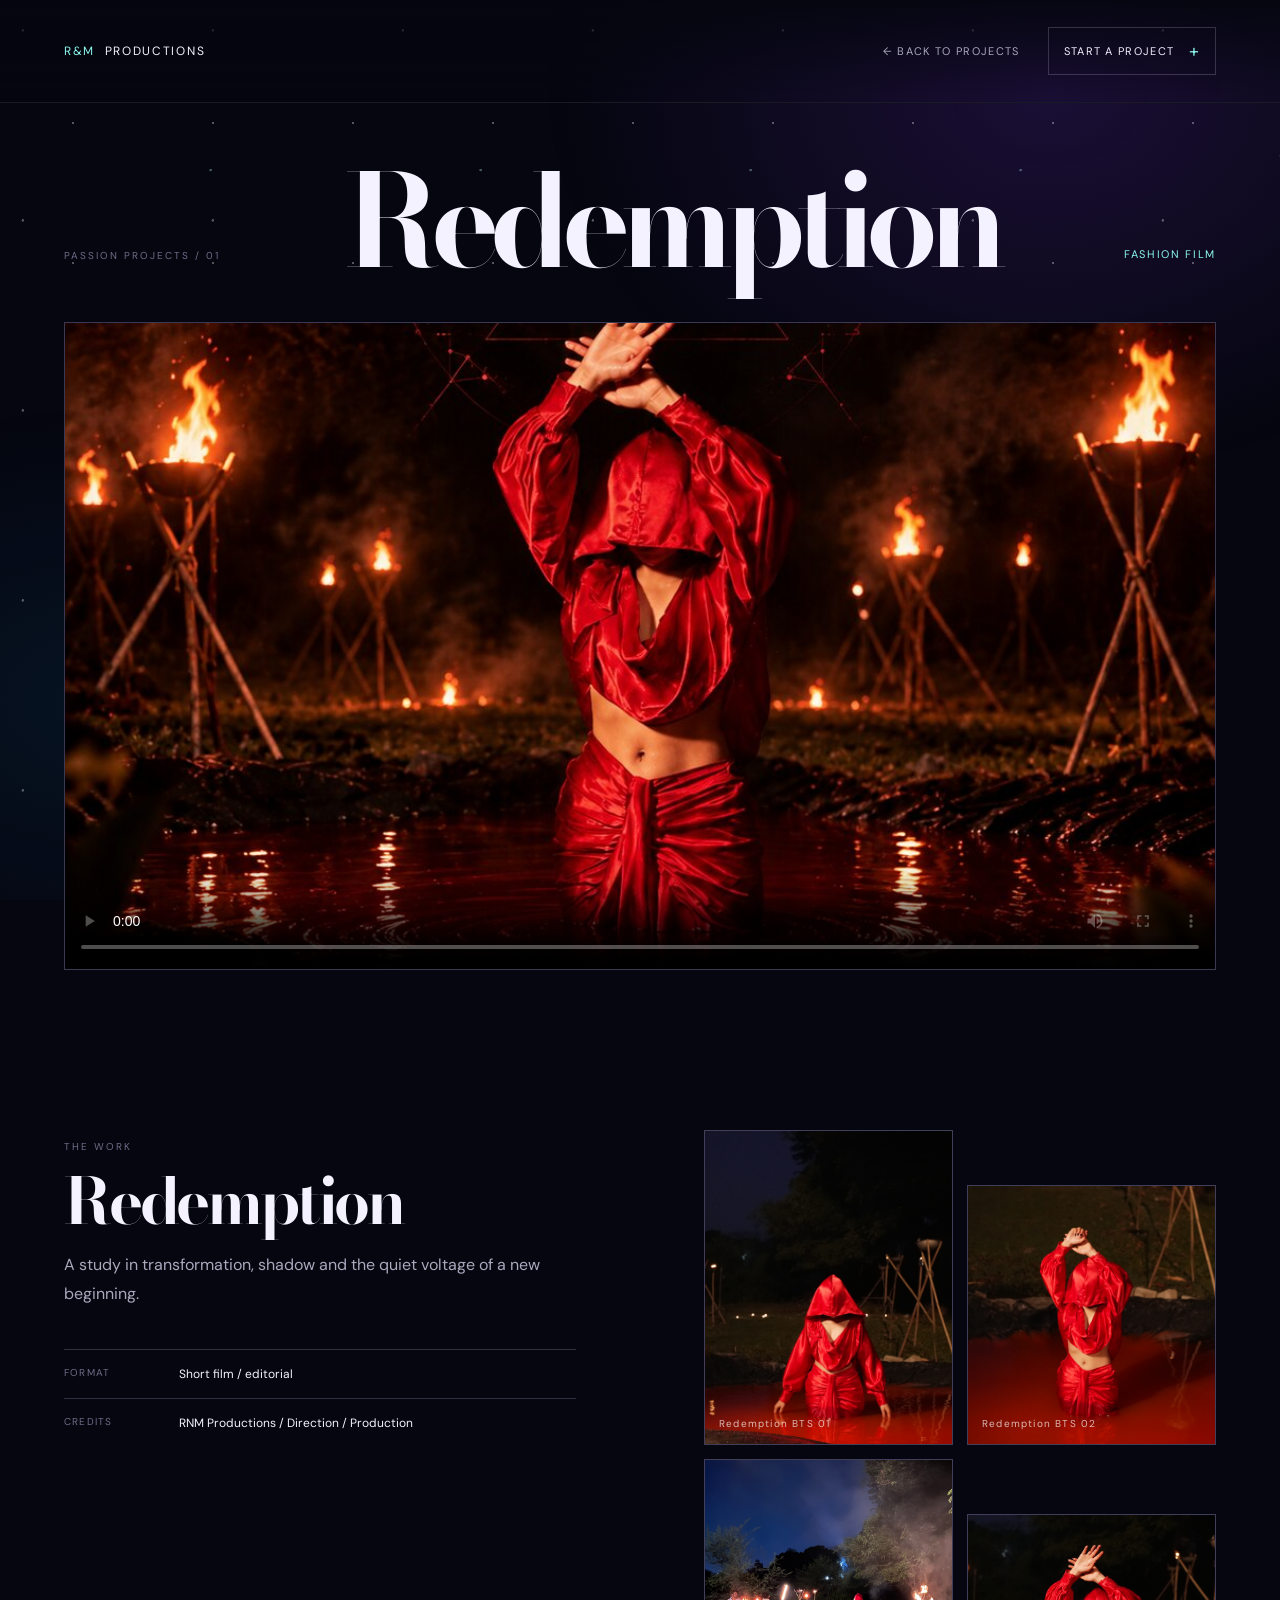
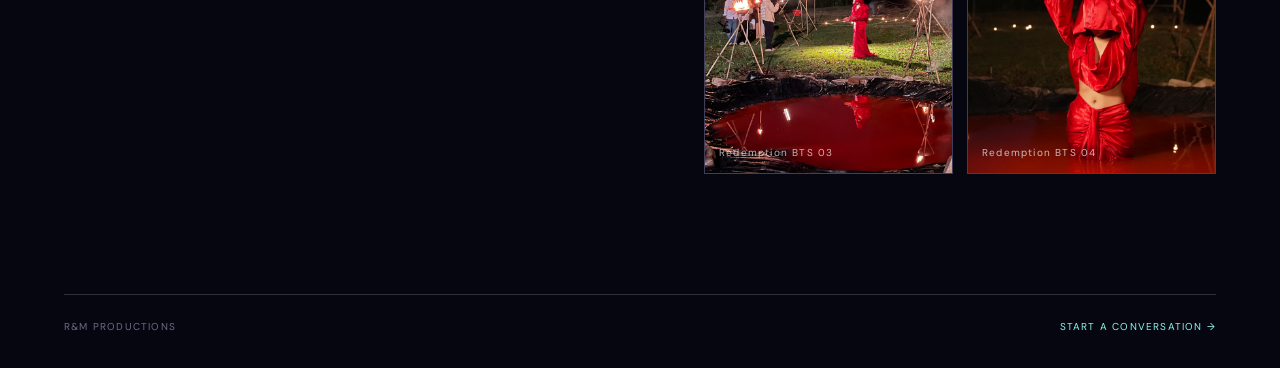
==== commit 4cb7ff74: "Update portfolio projects and media assets Co-authored-by: Copilot <223556219+Copilot@users.noreply." ====
--- a/project.html
+++ b/project.html
@@ -5,7 +5,7 @@
     <link rel="preconnect" href="https://fonts.googleapis.com" /><link rel="preconnect" href="https://fonts.gstatic.com" crossorigin /><link href="https://fonts.googleapis.com/css2?family=Bodoni+Moda:opsz,wght@6..96,700&family=DM+Sans:wght@400&display=swap" rel="stylesheet" /><link rel="stylesheet" href="styles.css" />
   </head>
   <body class="project-page image-fit"><div class="starfield" aria-hidden="true"></div><header class="site-header"><a class="wordmark" href="index.html#intro"><span>R&amp;M</span> productions</a><a class="back-link" href="index.html#projects">&larr; Back to projects</a><a class="header-cta" href="index.html#contact">Start a project <span>+</span></a></header>
-    <main class="project-detail section-shell" data-project-detail><div class="project-detail-head"><p class="eyebrow" data-project-category>Project / 00</p><h1 data-project-title>Project</h1><p data-project-type>Visual story</p></div><div class="project-video media-slot" data-project-media data-media-src="" data-media-alt="Project hero media"><button class="video-play-button" type="button" aria-label="Play video">&#9654;</button><span class="video-status" data-video-status aria-live="polite"></span></div><div class="project-video-stack" data-project-video-stack></div><div class="project-split"><div class="project-info"><p class="eyebrow">The work</p><h2 data-project-subtitle>Project title</h2><p data-project-description></p><dl><div><dt>Format</dt><dd data-project-format>Film / photography</dd></div><div><dt>Credits</dt><dd data-project-credits>RNM Productions / Direction / Production</dd></div></dl></div></div></main>
+    <main class="project-detail section-shell" data-project-detail><div class="project-detail-head"><p class="eyebrow" data-project-category>Project / 00</p><h1 data-project-title>Project</h1><p data-project-type>Visual story</p></div><div class="project-video media-slot" data-project-media data-media-src="" data-media-alt="Project hero media"><span class="video-status" data-video-status aria-live="polite"></span></div><div class="project-video-stack" data-project-video-stack></div><div class="project-split"><div class="project-info"><p class="eyebrow">The work</p><h2 data-project-subtitle>Project title</h2><p data-project-description></p><dl><div><dt>Format</dt><dd data-project-format>Film / photography</dd></div><div><dt>Credits</dt><dd data-project-credits>RNM Productions / Direction / Production</dd></div></dl></div></div></main>
     <footer class="detail-footer section-shell"><span>R&amp;M PRODUCTIONS</span><a href="index.html#contact">Start a conversation &rarr;</a></footer><script src="script.js" defer></script>
   </body>
 </html>
--- a/styles.css
+++ b/styles.css
@@ -245,6 +245,9 @@
 .intro-collage {
   position: absolute;
   inset: 0;
+  display: grid;
+  grid-template-columns: repeat(3, minmax(0, 1fr));
+  grid-template-rows: repeat(2, minmax(0, 1fr));
   opacity: 0;
   animation: collage-in 1.8s 1.2s forwards;
 }
@@ -259,64 +262,80 @@
 }
 
 .collage-tile {
-  position: absolute;
+  position: relative;
   display: block;
-  overflow: hidden;
+  min-width: 0;
   border: 1px solid rgba(255, 255, 255, 0.14);
   background: #17142e;
+  background-size: cover;
+  background-position: center;
+  background-repeat: no-repeat;
   filter: saturate(0.9);
   animation: float-tile 11s ease-in-out infinite alternate;
+  transform: rotate(var(--tile-rotation));
 }
 
 .collage-tile:nth-child(1) {
   width: 22vw;
   height: 30vh;
-  left: 3%;
-  top: 17%;
-  transform: rotate(9deg);
+  grid-area: 1 / 1;
+  justify-self: start;
+  align-self: start;
+  margin: 1vh 0 0 3vw;
+  --tile-rotation: 9deg;
 }
 
 .collage-tile:nth-child(2) {
   width: 18vw;
   height: 23vh;
-  right: 4%;
-  top: 14%;
-  transform: rotate(-13deg);
+  grid-area: 1 / 3;
+  justify-self: end;
+  align-self: start;
+  margin: 1vh 4vw 0 0;
+  --tile-rotation: -13deg;
   animation-delay: -3s;
 }
 
 .collage-tile:nth-child(3) {
   width: 16vw;
   height: 25vh;
-  left: 12%;
-  bottom: 11%;
-  transform: rotate(-16deg);
+  grid-area: 2 / 1;
+  justify-self: start;
+  align-self: end;
+  margin: 0 0 2vh 11vw;
+  --tile-rotation: -16deg;
   animation-delay: -5s;
 }
 
 .collage-tile:nth-child(4) {
   width: 24vw;
   height: 30vh;
-  right: 12%;
-  bottom: 8%;
-  transform: rotate(8deg);
+  grid-area: 2 / 3;
+  justify-self: end;
+  align-self: end;
+  margin: 0 11vw 2vh 0;
+  --tile-rotation: 8deg;
   animation-delay: -7s;
 }
 
 .collage-tile:nth-child(5) {
   width: 12vw;
   height: 18vh;
-  left: 35%;
-  top: 7%;
-  transform: rotate(19deg);
+  grid-area: 1 / 2;
+  justify-self: center;
+  align-self: start;
+  margin-top: 7vh;
+  --tile-rotation: 19deg;
 }
 
 .collage-tile:nth-child(6) {
   width: 14vw;
   height: 19vh;
-  right: 34%;
-  bottom: 10%;
-  transform: rotate(-9deg);
+  grid-area: 2 / 2;
+  justify-self: center;
+  align-self: end;
+  margin-bottom: 3vh;
+  --tile-rotation: -9deg;
 }
 
 .scroll-cue {
@@ -417,6 +436,11 @@
   letter-spacing: 0.14em;
   text-transform: uppercase;
   background: #17142e;
+}
+
+.marquee-image > video {
+  z-index: 0;
+  pointer-events: none;
 }
 
 .warp-transition {
@@ -521,7 +545,10 @@
   border: 1px solid rgba(220, 216, 255, 0.24);
   isolation: isolate;
   transition: transform 0.45s, border-color 0.45s, box-shadow 0.45s;
-  background: linear-gradient(145deg, #201e49, #111326);
+  background: #17152f;
+  background-size: cover;
+  background-position: center;
+  background-repeat: no-repeat;
 }
 
 .project-card:hover {
@@ -533,9 +560,8 @@
 .project-card::before {
   content: "";
   position: absolute;
-  z-index: 1;
+  z-index: -1;
   inset: 0;
-  pointer-events: none;
   background: linear-gradient(180deg, transparent 25%, rgba(5, 6, 15, 0.88));
 }
 
@@ -618,14 +644,6 @@
   display: block;
 }
 
-.card-q,
-.card-r,
-.card-s {
-  background:
-    radial-gradient(ellipse at 70% 22%, rgba(140, 247, 239, 0.18), transparent 40%),
-    linear-gradient(145deg, #211d48, #111326);
-}
-
 .contact {
   min-height: 100vh;
   padding: 130px 0 30px;
@@ -726,6 +744,12 @@
   text-transform: uppercase;
 }
 
+body.image-fit img {
+  display: block;
+  max-width: 100%;
+  height: auto;
+}
+
 .media-slot {
   position: relative;
   overflow: hidden;
@@ -735,9 +759,12 @@
 .media-slot > img,
 .media-slot > video {
   position: absolute;
-  z-index: 0;
   inset: 0;
+  z-index: -1;
   display: block;
+}
+
+body.image-fit .media-slot > img {
   width: 100%;
   height: 100%;
   max-width: none;
@@ -745,8 +772,13 @@
   object-position: center;
 }
 
-.media-slot > img {
+.media-slot > video {
+  width: 100%;
   height: 100%;
+  max-width: none;
+  object-fit: cover;
+  object-position: center;
+  pointer-events: auto;
 }
 
 .media-slot > span {
@@ -767,6 +799,7 @@
 }
 
 .project-video > video {
+  z-index: 0;
   pointer-events: auto;
 }
 
@@ -793,32 +826,12 @@
   line-height: 1;
 }
 
-.video-play-button {
-  position: absolute;
-  z-index: 2;
-  top: 50%;
-  left: 50%;
-  width: 58px;
-  height: 58px;
-  display: grid;
-  place-items: center;
-  padding: 0 0 0 3px;
-  transform: translate(-50%, -50%);
-  border: 1px solid var(--cyan);
-  border-radius: 50%;
-  color: var(--cyan);
-  background: rgba(5, 6, 15, 0.78);
-  cursor: pointer;
-}
-
-.video-play-button:hover,
-.video-play-button:focus-visible {
-  color: var(--space);
-  background: var(--cyan);
-}
-
-.video-play-button[hidden] {
-  display: none;
+.project-video-thumbnail {
+  width: 100%;
+  margin-bottom: 22px;
+  aspect-ratio: 16 / 9;
+  border: 1px solid var(--line);
+  background: #101228;
 }
 
 .video-status:empty {
@@ -849,7 +862,6 @@
   z-index: 0;
 }
 
-.card-media .video-play-button,
 .card-media .video-status {
   display: none;
 }
@@ -887,6 +899,10 @@
   background: #18182f;
 }
 
+.bts-image > video {
+  z-index: 0;
+}
+
 .bts-image:nth-child(even) {
   margin-top: 55px;
 }
@@ -987,7 +1003,7 @@
 
 @keyframes float-tile {
   to {
-    transform: translateY(-15px) rotate(3deg);
+    transform: translateY(-8px) rotate(var(--tile-rotation));
   }
 }
 
@@ -1034,7 +1050,6 @@
   *::before,
   *::after {
     box-shadow: none !important;
-    filter: none !important;
     backdrop-filter: none !important;
   }
 
@@ -1083,14 +1098,44 @@
     font-size: clamp(52px, 16vw, 100px);
   }
 
-  .collage-tile:nth-child(1),
+  .collage-tile {
+    height: auto;
+  }
+
+  .collage-tile:nth-child(1) {
+    width: 22vw;
+    aspect-ratio: 22 / 30;
+    margin: 11vh 0 0 1vw;
+  }
+
+  .collage-tile:nth-child(2) {
+    width: 18vw;
+    aspect-ratio: 18 / 23;
+    margin: 11vh 1vw 0 0;
+  }
+
+  .collage-tile:nth-child(3) {
+    width: 16vw;
+    aspect-ratio: 16 / 25;
+    margin: 0 0 12vh 5vw;
+  }
+
   .collage-tile:nth-child(4) {
-    width: 38vw;
-  }
-
-  .collage-tile:nth-child(2),
-  .collage-tile:nth-child(3) {
-    width: 30vw;
+    width: 24vw;
+    aspect-ratio: 24 / 30;
+    margin: 0 5vw 12vh 0;
+  }
+
+  .collage-tile:nth-child(5) {
+    width: 12vw;
+    aspect-ratio: 12 / 18;
+    margin-top: 9vh;
+  }
+
+  .collage-tile:nth-child(6) {
+    width: 14vw;
+    aspect-ratio: 14 / 19;
+    margin-bottom: 12vh;
   }
 
   .about,
